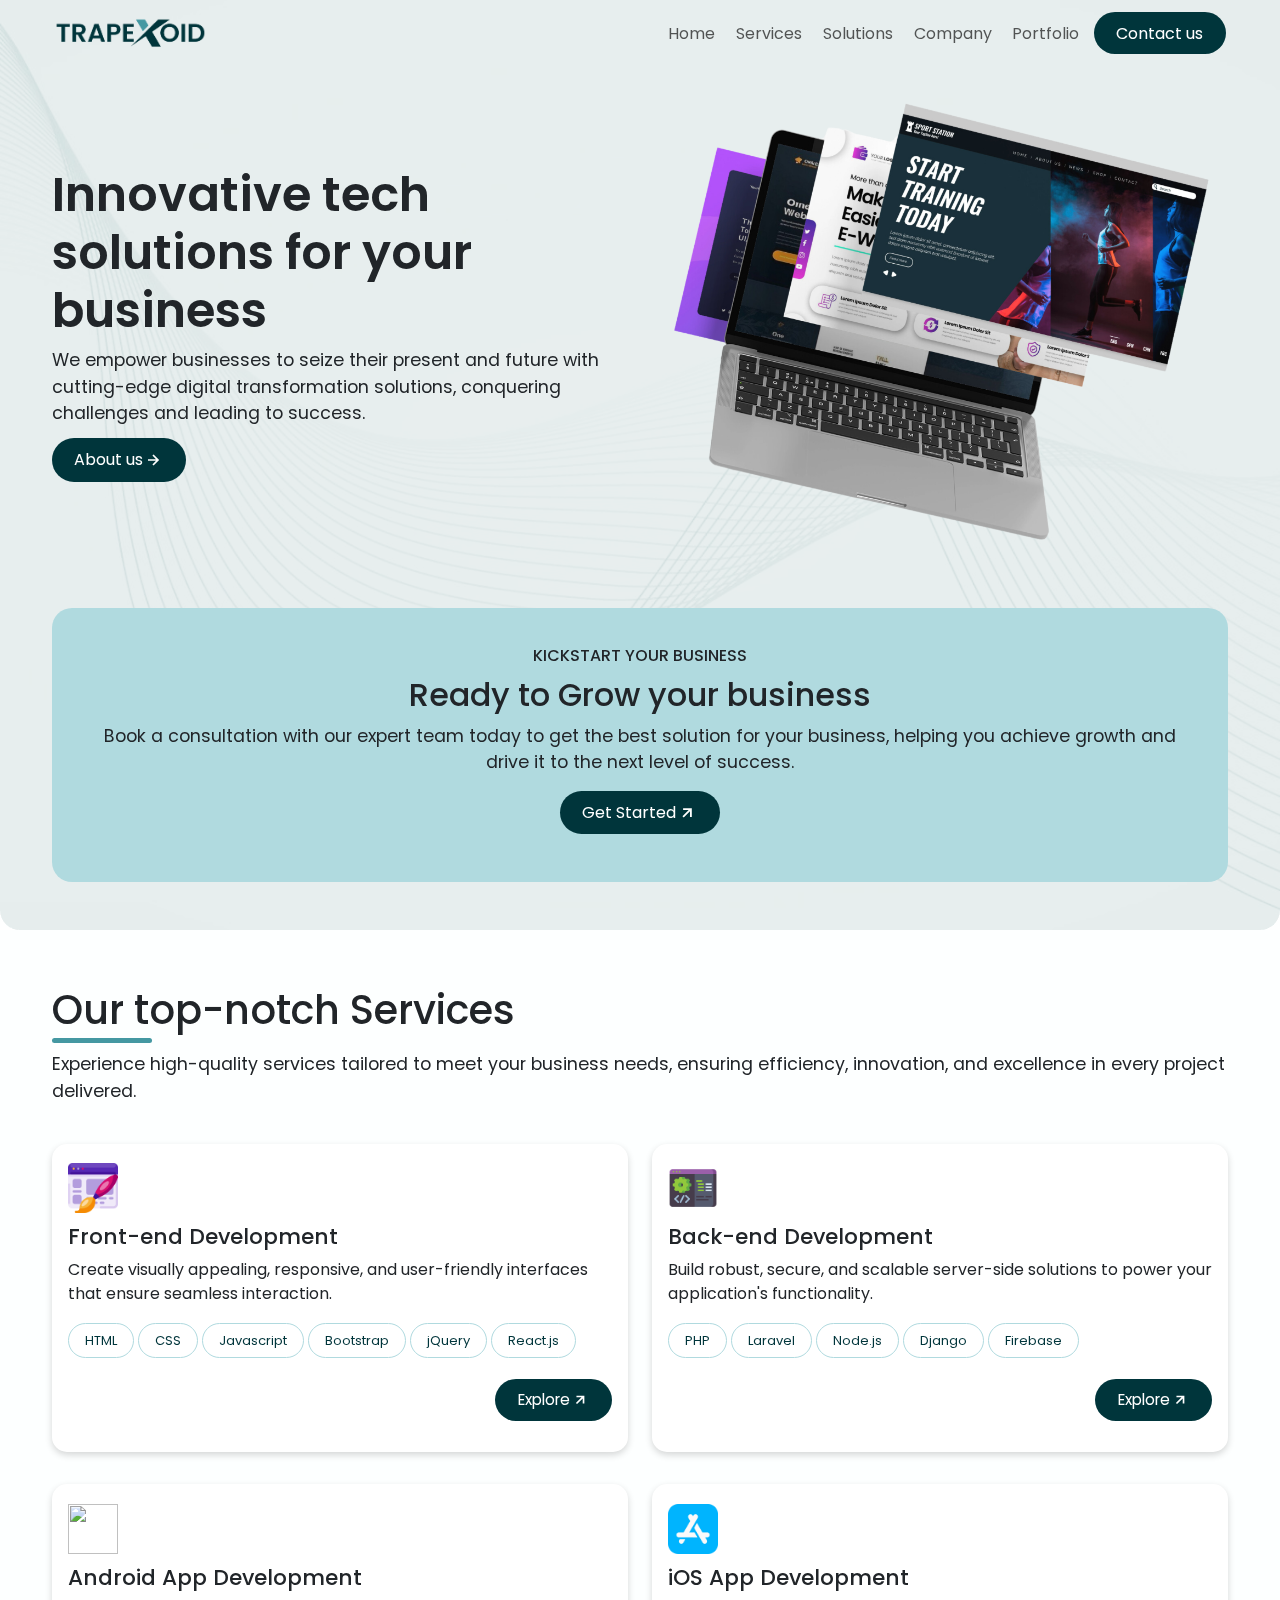
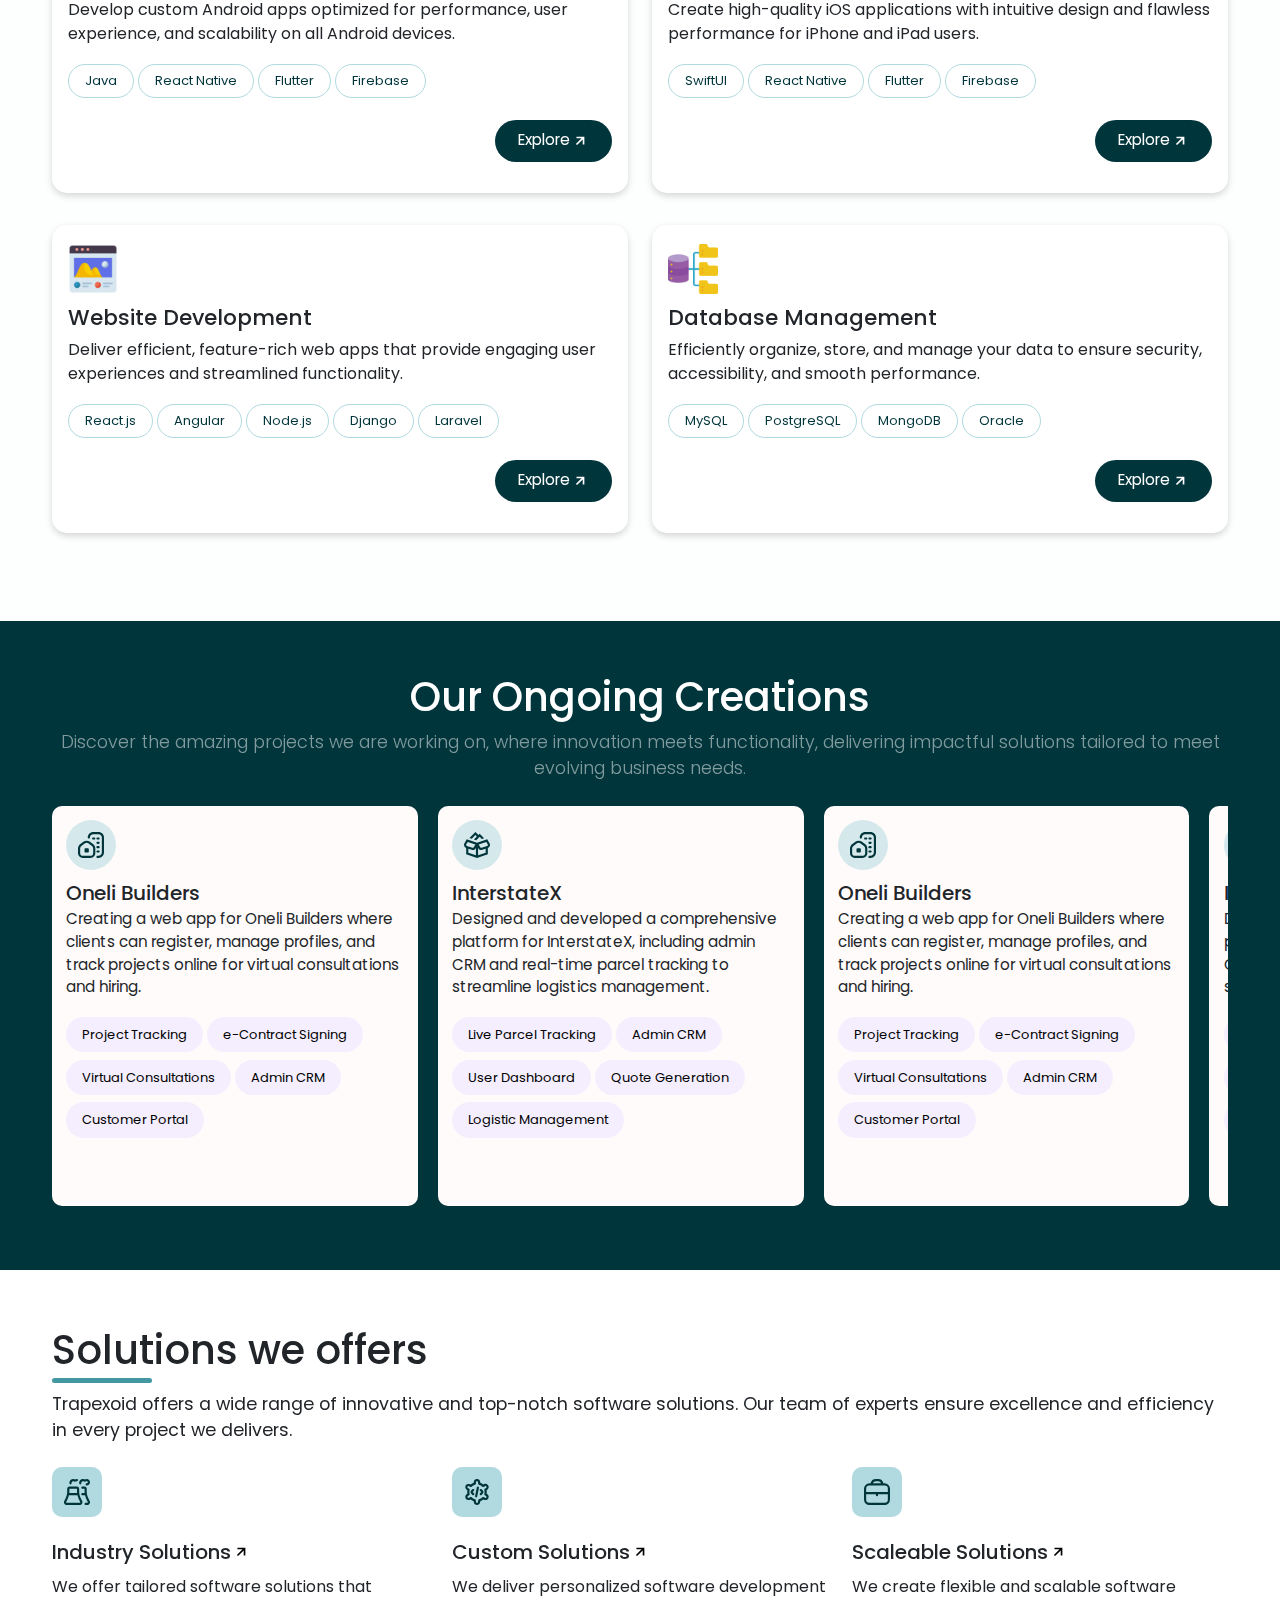
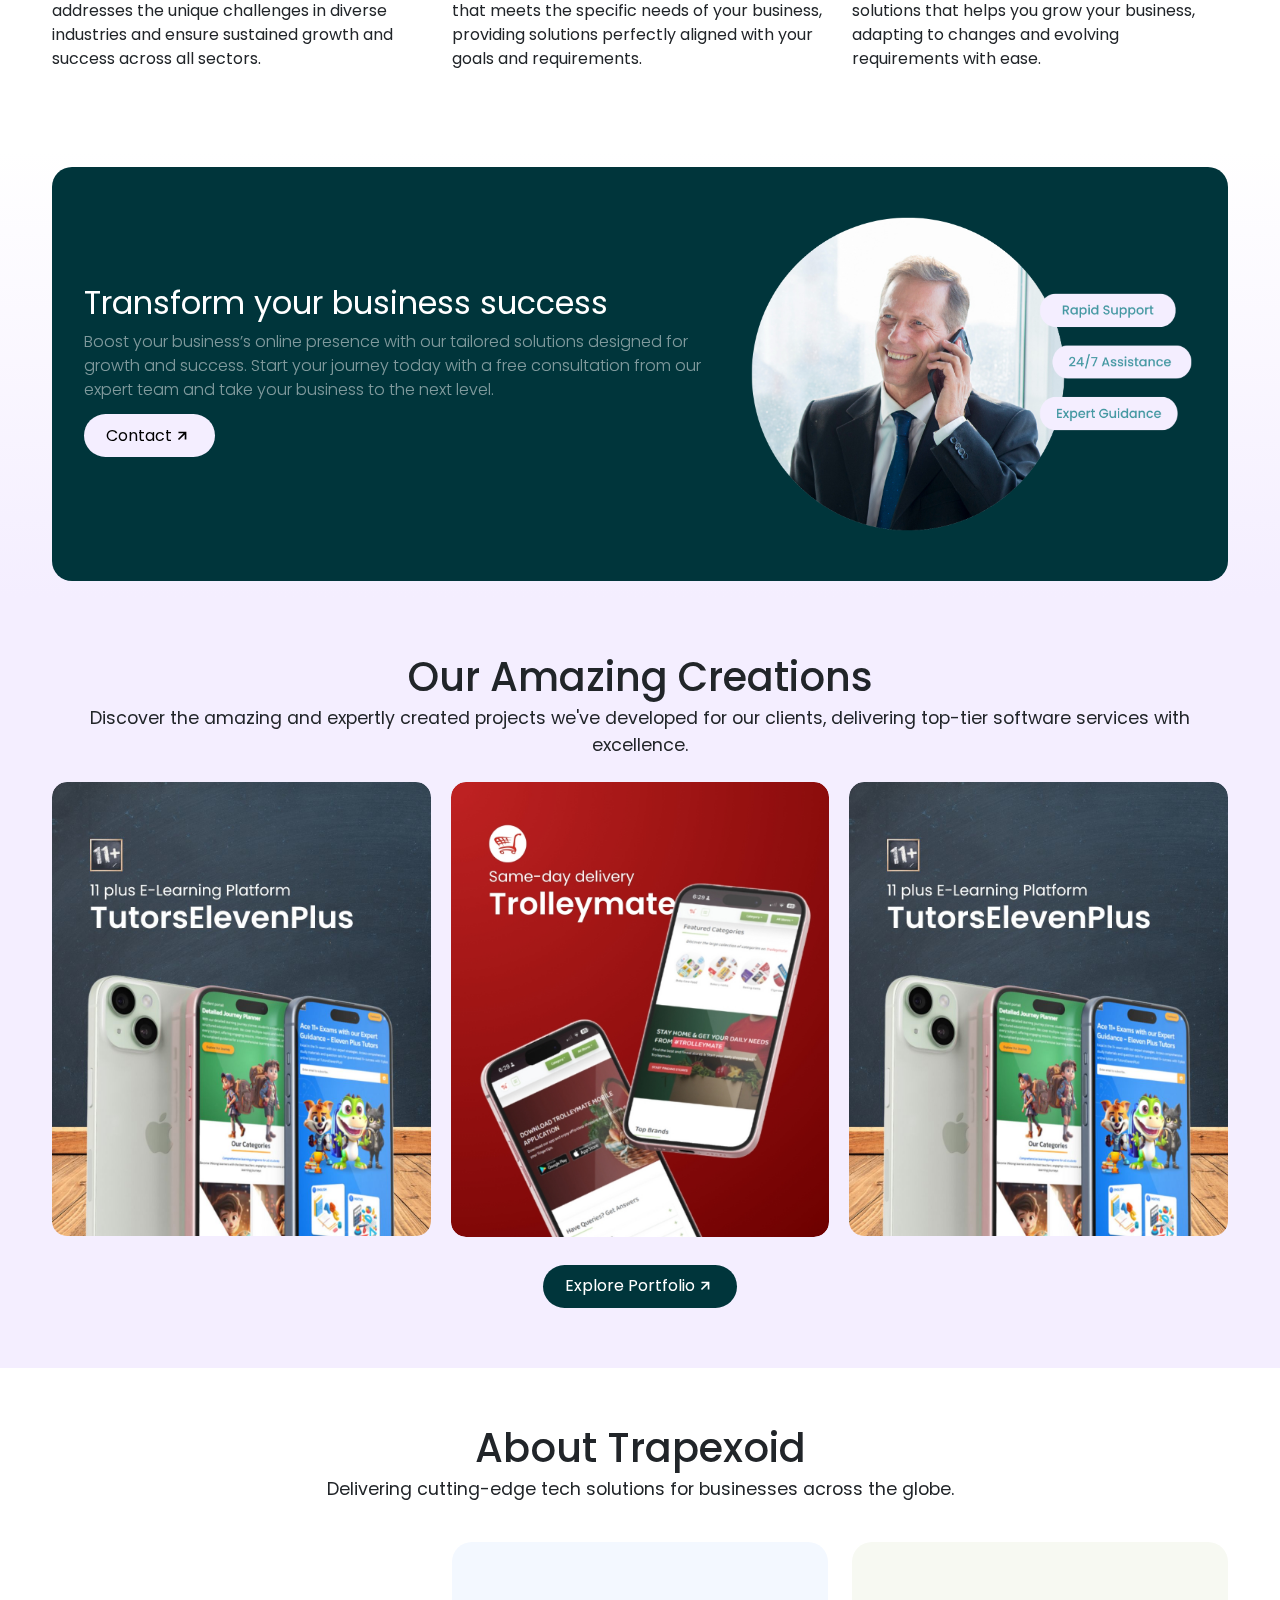
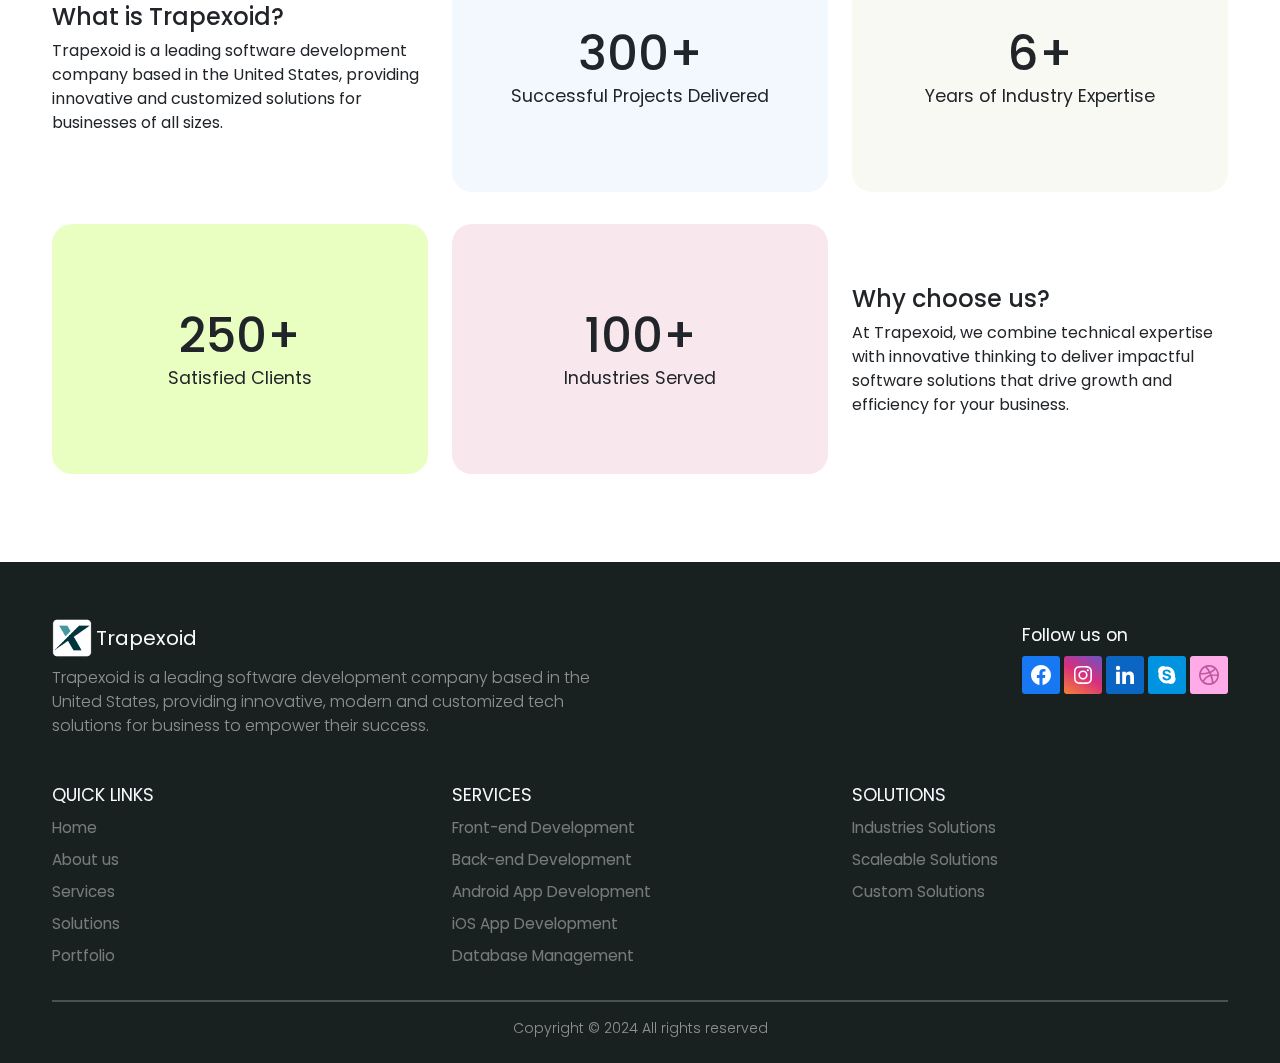
==== html/index.html @ 35016a8f "Landing page created" ====
<!doctype html>
<html lang="en">
    <head>
        <meta charset="utf-8" />
        <meta name="viewport" content="width=device-width, initial-scale=1.0">
        <title>Home</title>
        <link rel="shortcut icon" href="../assets/img/favicon.ico" type="image/x-icon">
        <link rel="stylesheet" href="../assets/css/fonts.css">
        <link rel="stylesheet" href="../assets/css/all.css">
        <link rel="stylesheet" href="../assets/css/style.css">
        <link href="https://cdn.jsdelivr.net/npm/bootstrap@5.3.3/dist/css/bootstrap.min.css" rel="stylesheet" integrity="sha384-QWTKZyjpPEjISv5WaRU9OFeRpok6YctnYmDr5pNlyT2bRjXh0JMhjY6hW+ALEwIH" crossorigin="anonymous">
        <link rel="stylesheet" href="https://cdnjs.cloudflare.com/ajax/libs/boxicons/2.1.0/css/boxicons.min.css" integrity="sha512-pVCM5+SN2+qwj36KonHToF2p1oIvoU3bsqxphdOIWMYmgr4ZqD3t5DjKvvetKhXGc/ZG5REYTT6ltKfExEei/Q==" crossorigin="anonymous" referrerpolicy="no-referrer" />
        <link rel="stylesheet" href="https://cdn.jsdelivr.net/npm/swiper@11/swiper-bundle.min.css" />

    </head>
    <style>
        .aboutCard {
            height: 250px;
            width: auto;
            border-radius: 20px;
            display: flex;
            align-items: center;
            justify-content: center;
        }
    
        .card1 {
            background: #F3F8FF;
        }
    
        .card2 {
            background: #F7F9F2;
        }
    
        .card3 {
            background: #E9FFC2;
        }
    
        .card4 {
            background: #F8E8EE;
        }

        /* footer  */
        footer {
            background: var(--footer_black);
        }

        .footer_white {
            color: #f8f9fc;
        }

        .socialLinkItem {
            height: 38px;
            width: 38px;
            border-radius: 3px;
            background: red;
            display: flex;
            align-items: center;
            justify-content: center;
            fill: #fff;
        }

        .fb_icon {
            background: var(--facebook);
        }

        .ig_icon {
            background: var(--instagram);
        }

        .ln_icon {
            background: var(--linkedin);
        }

        .skype_icon {
            background: var(--skype);
        }

        .dribble_icon {
            background: var(--dribbble);
            fill: var(--dribbble_fill);
        }

        .footer_links {
            font-size: 0.95rem;
            color: #ffffff67;
            font-weight: light;
            transition: var(--ease_transition);
            text-decoration: none;
        }

        .footer_links:hover {
            color: #f8f9fc;
        }
    </style>
    <body>

        <div id="mainWrapper">
            <nav class="navbar navbar-expand-lg" id="navbar">
                <div class="container-lg wrapper my-1">
                    <a class="navbar-brand" href="#">
                        <img src="../assets/img/Trapexoid_logo.png" width="160" alt="">
                    </a>
                    <ul class="navbar-nav ms-auto mb-2 mb-lg-0 d-lg-flex d-none align-items-center">
                        <li class="nav-item navbar_item">
                            <a class="nav-link" href="#">Home</a>
                        </li>
                        <li class="nav-item navbar_item">
                            <a class="nav-link" href="#">Services</a>
                        </li>
                        <li class="nav-item navbar_item">
                            <a class="nav-link" href="#">Solutions</a>
                        </li>
                        <li class="nav-item navbar_item">
                            <a class="nav-link" href="#">Company</a>
                        </li>
                        <li class="nav-item navbar_item">
                            <a class="nav-link" href="#">Portfolio</a>
                        </li>
                        <li class="nav-item navbar_item ms-1">
                            <a class="btn_teal rounded-pill" href="#">Contact us</a>
                        </li>
                    </ul>
                    <button class="btn_gray bg-transparent border-0 d-lg-none d-block">
                        <svg xmlns="http://www.w3.org/2000/svg" xmlns:xlink="http://www.w3.org/1999/xlink" version="1.1" x="0px" y="0px" viewBox="0 0 490.667 490.667" xml:space="preserve" width="22" height="22"><g><path d="M469.333,224h-448C9.551,224,0,233.551,0,245.333c0,11.782,9.551,21.333,21.333,21.333h448   c11.782,0,21.333-9.551,21.333-21.333C490.667,233.551,481.115,224,469.333,224z"/><path d="M21.333,117.333h448c11.782,0,21.333-9.551,21.333-21.333s-9.551-21.333-21.333-21.333h-448C9.551,74.667,0,84.218,0,96   S9.551,117.333,21.333,117.333z"/><path d="M469.333,373.333h-448C9.551,373.333,0,382.885,0,394.667C0,406.449,9.551,416,21.333,416h448   c11.782,0,21.333-9.551,21.333-21.333C490.667,382.885,481.115,373.333,469.333,373.333z"/></g></svg>
                    </button>
                </div>
            </nav>

            <header>
                <div class="container-lg wrapper z-1">
                    <div class="row align-items-center">
                        <div class="col-lg-6 col-md-6 col-12 my-2">
                            <h1 class="display-5 fw-semibold my-1">Innovative tech solutions for your business</h1>
                            <p class="my-2 fs_5">We empower businesses to seize their present and future with cutting-edge digital transformation solutions, conquering challenges and leading to success.</p>
                            <button class="btn_teal rounded-pill my-1 d-inline-flex align-items-center">
                                <span>About us</span>
                                <svg xmlns="http://www.w3.org/2000/svg" width="20" height="20" viewBox="0 0 24 24"><path d="m11.293 17.293 1.414 1.414L19.414 12l-6.707-6.707-1.414 1.414L15.586 11H6v2h9.586z"></path></svg>
                            </button>
                        </div>
                        <div class="col-lg-6 col-md-6 col-12 my-2">
                            <img src="../assets/img/header_image.png" width="100%" height="auto" alt="header development mokckup">
                        </div>
                    </div>
                    <div class="visionContainer text-center mt-5">
                        <p class="my-1 fw-medium text-uppercase">Kickstart your business</p>
                        <h2 class="my-2">Ready to Grow your business</h2>
                        <p class="my-2 fs_5">Book a consultation with our expert team today to get the best solution for your business, helping you achieve growth and drive it to the next level of success. </p>
                        <div class="my-3">
                            <button class="btn_teal rounded-pill d-inline-flex align-items-center btn_arrow_icon">Get Started <svg xmlns="http://www.w3.org/2000/svg" width="22" height="22" viewBox="0 0 24 24"><path d="m11.293 17.293 1.414 1.414L19.414 12l-6.707-6.707-1.414 1.414L15.586 11H6v2h9.586z"></path></svg></button>
                        </div>
                    </div>
                </div>
                <img src="../assets/img/home-hero-bg.jpg" alt="" class="headerBg">
            </header>

            <section id="services" class="py-5">
                <div class="container-lg wrapper">
                    <div class="my-2">
                        <h2 class="my-1 fs-1">Our top-notch Services</h2>
                        <div class="heading_line"></div>
                    </div>
                    <p class="my-2 fs_5">Experience high-quality services tailored to meet your business needs, ensuring efficiency, innovation, and excellence in every project delivered.</p>
                    <div class="row my-4">
                        <div class="col-lg-6 col-md-6 col-12 my-3">
                            <div class="service_card">
                                <img src="../assets/img/responsive_deisgn.png" width="50" height="50" alt="Front-end development icon">
                                <div class="my-2">
                                    <p class="fw-medium service_title my-0">Front-end Development</p>
                                    <p class="my-1 service_text">Create visually appealing, responsive, and user-friendly interfaces that ensure seamless interaction.</p>
                                </div>
                                <div class="d-flex align-items-center gap-1 flex-wrap my-3">
                                    <div class="stack_pill">HTML</div>
                                    <div class="stack_pill">CSS</div>
                                    <div class="stack_pill">Javascript</div>
                                    <div class="stack_pill">Bootstrap</div>
                                    <div class="stack_pill">jQuery</div>
                                    <div class="stack_pill">React.js</div>
                                </div>
                                <div class="text-end my-2">
                                    <button class="btn_teal rounded-pill btn_arrow_icon my-1 fs_6 d-inline-flex align-items-center">
                                        <span>Explore</span>
                                        <svg xmlns="http://www.w3.org/2000/svg" width="20" height="20" viewBox="0 0 24 24"><path d="m11.293 17.293 1.414 1.414L19.414 12l-6.707-6.707-1.414 1.414L15.586 11H6v2h9.586z"></path></svg>
                                    </button>
                                </div>
                            </div>
                        </div>
                        <div class="col-lg-6 col-md-6 col-12 my-3">
                            <div class="service_card">
                                <img src="../assets/img/backend.png" width="50" height="50" alt="back-end development icon">
                                <div class="my-2">
                                    <p class="fw-medium service_title my-0">Back-end Development</p>
                                    <p class="my-1 service_text">Build robust, secure, and scalable server-side solutions to power your application's functionality.</p>
                                </div>
                                <div class="d-flex align-items-center gap-1 flex-wrap my-3">
                                    <div class="stack_pill">PHP</div>
                                    <div class="stack_pill">Laravel</div>
                                    <div class="stack_pill">Node.js</div>
                                    <div class="stack_pill">Django</div>
                                    <div class="stack_pill">Firebase</div>
                                </div>
                                <div class="text-end my-2">
                                    <button class="btn_teal rounded-pill btn_arrow_icon my-1 fs_6 d-inline-flex align-items-center">
                                        <span>Explore</span>
                                        <svg xmlns="http://www.w3.org/2000/svg" width="20" height="20" viewBox="0 0 24 24"><path d="m11.293 17.293 1.414 1.414L19.414 12l-6.707-6.707-1.414 1.414L15.586 11H6v2h9.586z"></path></svg>
                                    </button>
                                </div>
                            </div>
                        </div>
                        <div class="col-lg-6 col-md-6 col-12 my-3">
                            <div class="service_card">
                                <img src="https://cdn-icons-png.flaticon.com/128/226/226770.png" width="50" height="50" alt="">
                                <div class="my-2">
                                    <p class="fw-medium service_title my-0">Android App Development</p>
                                    <p class="my-1 service_text">Develop custom Android apps optimized for performance, user experience, and scalability on all Android devices.</p>
                                </div>
                                <div class="d-flex align-items-center gap-1 flex-wrap my-3">
                                    <div class="stack_pill">Java</div>
                                    <div class="stack_pill">React Native</div>
                                    <div class="stack_pill">Flutter</div>
                                    <div class="stack_pill">Firebase</div>
                                </div>
                                <div class="text-end my-2">
                                    <button class="btn_teal rounded-pill btn_arrow_icon my-1 fs_6 d-inline-flex align-items-center">
                                        <span>Explore</span>
                                        <svg xmlns="http://www.w3.org/2000/svg" width="20" height="20" viewBox="0 0 24 24"><path d="m11.293 17.293 1.414 1.414L19.414 12l-6.707-6.707-1.414 1.414L15.586 11H6v2h9.586z"></path></svg>
                                    </button>
                                </div>
                            </div>
                        </div>
                        <div class="col-lg-6 col-md-6 col-12 my-3">
                            <div class="service_card">
                                <img src="../assets/img/app-store.png" width="50" height="50" alt="">
                                <div class="my-2">
                                    <p class="fw-medium service_title my-0">iOS App Development</p>
                                    <p class="my-1 service_text">Create high-quality iOS applications with intuitive design and flawless performance for iPhone and iPad users.</p>
                                </div>
                                <div class="d-flex align-items-center gap-1 flex-wrap my-3">
                                    <div class="stack_pill">SwiftUI</div>
                                    <div class="stack_pill">React Native</div>
                                    <div class="stack_pill">Flutter</div>
                                    <div class="stack_pill">Firebase</div>
                                </div>
                                <div class="text-end my-2">
                                    <button class="btn_teal rounded-pill btn_arrow_icon my-1 fs_6 d-inline-flex align-items-center">
                                        <span>Explore</span>
                                        <svg xmlns="http://www.w3.org/2000/svg" width="20" height="20" viewBox="0 0 24 24"><path d="m11.293 17.293 1.414 1.414L19.414 12l-6.707-6.707-1.414 1.414L15.586 11H6v2h9.586z"></path></svg>
                                    </button>
                                </div>
                            </div>
                        </div>
                        <div class="col-lg-6 col-md-6 col-12 my-3">
                            <div class="service_card">
                                <img src="../assets/img/landing-page.png" width="50" height="50" alt="Front-end development icon">
                                <div class="my-2">
                                    <p class="fw-medium service_title my-0">Website Development</p>
                                    <p class="my-1 service_text">Deliver efficient, feature-rich web apps that provide engaging user experiences and streamlined functionality.</p>
                                </div>
                                <div class="d-flex align-items-center gap-1 flex-wrap my-3">
                                    <div class="stack_pill">React.js</div>
                                    <div class="stack_pill">Angular</div>
                                    <div class="stack_pill">Node.js</div>
                                    <div class="stack_pill">Django</div>
                                    <div class="stack_pill">Laravel</div>
                                </div>
                                <div class="text-end my-2">
                                    <button class="btn_teal rounded-pill btn_arrow_icon my-1 fs_6 d-inline-flex align-items-center">
                                        <span>Explore</span>
                                        <svg xmlns="http://www.w3.org/2000/svg" width="20" height="20" viewBox="0 0 24 24"><path d="m11.293 17.293 1.414 1.414L19.414 12l-6.707-6.707-1.414 1.414L15.586 11H6v2h9.586z"></path></svg>
                                    </button>
                                </div>
                            </div>
                        </div>
                        <div class="col-lg-6 col-md-6 col-12 my-3">
                            <div class="service_card">
                                <img src="../assets/img/database.png" width="50" height="50" alt="Front-end development icon">
                                <div class="my-2">
                                    <p class="fw-medium service_title my-0">Database Management</p>
                                    <p class="my-1 service_text">Efficiently organize, store, and manage your data to ensure security, accessibility, and smooth performance.</p>
                                </div>
                                <div class="d-flex align-items-center gap-1 flex-wrap my-3">
                                    <div class="stack_pill">MySQL</div>
                                    <div class="stack_pill">PostgreSQL</div>
                                    <div class="stack_pill">MongoDB</div>
                                    <div class="stack_pill">Oracle</div>
                                </div>
                                <div class="text-end my-2">
                                    <button class="btn_teal rounded-pill btn_arrow_icon my-1 fs_6 d-inline-flex align-items-center">
                                        <span>Explore</span>
                                        <svg xmlns="http://www.w3.org/2000/svg" width="20" height="20" viewBox="0 0 24 24"><path d="m11.293 17.293 1.414 1.414L19.414 12l-6.707-6.707-1.414 1.414L15.586 11H6v2h9.586z"></path></svg>
                                    </button>
                                </div>
                            </div>
                        </div>
                    </div>
                </div>
            </section>

            <section id="ongoing_projects" class="py-5">
                <div class="container-lg wrapper">
                    <div class="text-center">
                        <h2 class="my-1 fs-1 text-white">Our Ongoing Creations</h2>
                        <p class="my-2 fs_5 text-white-50 fw-light">Discover the amazing projects we are working on, where innovation meets functionality, delivering impactful solutions tailored to meet evolving business needs.</p>
                        <div class="swiper ongoingProjectsSlides py-3">
                            <div class="swiper-wrapper">
                                <div class="swiper-slide">
                                    <div class="ongoing_project_card">
                                        <div class="projectTypeIcon">
                                            <svg xmlns="http://www.w3.org/2000/svg" id="Layer_1" data-name="Layer 1" viewBox="0 0 24 24" width="26" height="26"><path d="M19,15h-1c-.553,0-1-.447-1-1s.447-1,1-1h1c.553,0,1,.447,1,1s-.447,1-1,1Zm1,3c0-.553-.447-1-1-1h-1c-.553,0-1,.447-1,1s.447,1,1,1h1c.553,0,1-.447,1-1Zm-4-12c0-.553-.447-1-1-1h-1c-.553,0-1,.447-1,1s.447,1,1,1h1c.553,0,1-.447,1-1Zm4,0c0-.553-.447-1-1-1h-1c-.553,0-1,.447-1,1s.447,1,1,1h1c.553,0,1-.447,1-1Zm0,4c0-.553-.447-1-1-1h-1c-.553,0-1,.447-1,1s.447,1,1,1h1c.553,0,1-.447,1-1Zm4,9V5c0-2.757-2.243-5-5-5h-5c-2.757,0-5,2.243-5,5,0,.553,.447,1,1,1s1-.447,1-1c0-1.654,1.346-3,3-3h5c1.654,0,3,1.346,3,3v14c0,1.654-1.346,3-3,3h-1c-.553,0-1,.447-1,1s.447,1,1,1h1c2.757,0,5-2.243,5-5Zm-8,.5v-4.152c0-1.548-.699-2.982-1.919-3.938l-3-2.349c-1.814-1.418-4.348-1.419-6.162,0l-3,2.348c-1.22,.955-1.919,2.39-1.919,3.938v4.152c0,2.481,2.019,4.5,4.5,4.5h7c2.481,0,4.5-2.019,4.5-4.5Zm-6.151-8.863l3,2.348c.731,.573,1.151,1.435,1.151,2.363v4.152c0,1.379-1.121,2.5-2.5,2.5H4.5c-1.379,0-2.5-1.121-2.5-2.5v-4.152c0-.929,.42-1.79,1.151-2.363l3-2.347c.544-.426,1.196-.639,1.849-.639s1.305,.213,1.849,.638Zm.151,7.363v-2c0-.552-.448-1-1-1h-2c-.552,0-1,.448-1,1v2c0,.552,.448,1,1,1h2c.552,0,1-.448,1-1Z"/></svg>
                                        </div>
                                        <div class="my-2">
                                            <p class="fs-5 fw-medium my-0">Oneli Builders</p>
                                            <p class="my-0 fs_6">Creating a web app for Oneli Builders where clients can register, manage profiles, and track projects online for virtual consultations and hiring.</p>
                                        </div>
                                        <div class="d-flex align-items-center gap-1 my-3 flex-wrap">
                                            <div class="platformFeatures">Project Tracking</div>
                                            <div class="platformFeatures">e-Contract Signing</div>
                                            <div class="platformFeatures">Virtual Consultations</div>
                                            <div class="platformFeatures">Admin CRM</div>
                                            <div class="platformFeatures">Customer Portal</div>
                                        </div>
                                    </div>
                                </div>
                                <div class="swiper-slide">
                                    <div class="ongoing_project_card">
                                        <div class="projectTypeIcon">
                                            <svg xmlns="http://www.w3.org/2000/svg" id="Layer_1" data-name="Layer 1" viewBox="0 0 24 24" width="26" height="26"><path xmlns="http://www.w3.org/2000/svg" d="M23.577,10.352l-2.133-3.554-9.444,3.148L2.556,6.798,.442,10.319c-.475,.791-.563,1.741-.243,2.606,.31,.839,.963,1.488,1.801,1.793v5.934l10,3.333,10-3.333v-5.933c.846-.296,1.507-.946,1.818-1.788,.316-.856,.229-1.797-.241-2.58Zm-21.42,.997l1.287-2.146,7.057,2.353-1.533,2.555c-.243,.406-.729,.583-1.174,.435l-5.081-1.693c-.297-.1-.529-.325-.638-.618-.109-.294-.079-.616,.082-.884Zm1.843,4.038l3.161,1.054c.317,.106,.642,.157,.96,.157,1.029,0,2.005-.531,2.562-1.459l.317-.529v6.936l-7-2.334v-3.825Zm9,6.159v-6.936l.317,.529c.557,.928,1.533,1.459,2.562,1.459,.318,0,.642-.051,.96-.157l3.161-1.053v3.825l-7,2.334Zm8.942-9.307c-.105,.285-.331,.504-.619,.601l-5.117,1.705c-.45,.147-.931-.028-1.174-.435l-1.533-2.555,7.057-2.353,1.307,2.179c.156,.26,.186,.572,.08,.857ZM7.163,6.226l-2.121-.707L10.525,.036l2.749,2.749,1.199-1.199,4.071,4.071-2.121,.707-1.95-1.95-3.187,3.187-2.121-.707,2.694-2.694-1.335-1.335-3.362,3.362Z"/></svg>
                                        </div>
                                        <div class="my-2">
                                            <p class="fs-5 fw-medium my-0">InterstateX</p>
                                            <p class="my-0 fs_6">Designed and developed a comprehensive platform for InterstateX, including admin CRM and real-time parcel tracking to streamline logistics management.</p>
                                        </div>
                                        <div class="d-flex align-items-center gap-1 my-3 flex-wrap">
                                            <div class="platformFeatures">Live Parcel Tracking</div>
                                            <div class="platformFeatures">Admin CRM</div>
                                            <div class="platformFeatures">User Dashboard</div>
                                            <div class="platformFeatures">Quote Generation</div>
                                            <div class="platformFeatures">Logistic Management</div>
                                        </div>
                                    </div>
                                </div>
                                <div class="swiper-slide">
                                    <div class="ongoing_project_card">
                                        <div class="projectTypeIcon">
                                            <svg xmlns="http://www.w3.org/2000/svg" id="Layer_1" data-name="Layer 1" viewBox="0 0 24 24" width="26" height="26"><path d="M19,15h-1c-.553,0-1-.447-1-1s.447-1,1-1h1c.553,0,1,.447,1,1s-.447,1-1,1Zm1,3c0-.553-.447-1-1-1h-1c-.553,0-1,.447-1,1s.447,1,1,1h1c.553,0,1-.447,1-1Zm-4-12c0-.553-.447-1-1-1h-1c-.553,0-1,.447-1,1s.447,1,1,1h1c.553,0,1-.447,1-1Zm4,0c0-.553-.447-1-1-1h-1c-.553,0-1,.447-1,1s.447,1,1,1h1c.553,0,1-.447,1-1Zm0,4c0-.553-.447-1-1-1h-1c-.553,0-1,.447-1,1s.447,1,1,1h1c.553,0,1-.447,1-1Zm4,9V5c0-2.757-2.243-5-5-5h-5c-2.757,0-5,2.243-5,5,0,.553,.447,1,1,1s1-.447,1-1c0-1.654,1.346-3,3-3h5c1.654,0,3,1.346,3,3v14c0,1.654-1.346,3-3,3h-1c-.553,0-1,.447-1,1s.447,1,1,1h1c2.757,0,5-2.243,5-5Zm-8,.5v-4.152c0-1.548-.699-2.982-1.919-3.938l-3-2.349c-1.814-1.418-4.348-1.419-6.162,0l-3,2.348c-1.22,.955-1.919,2.39-1.919,3.938v4.152c0,2.481,2.019,4.5,4.5,4.5h7c2.481,0,4.5-2.019,4.5-4.5Zm-6.151-8.863l3,2.348c.731,.573,1.151,1.435,1.151,2.363v4.152c0,1.379-1.121,2.5-2.5,2.5H4.5c-1.379,0-2.5-1.121-2.5-2.5v-4.152c0-.929,.42-1.79,1.151-2.363l3-2.347c.544-.426,1.196-.639,1.849-.639s1.305,.213,1.849,.638Zm.151,7.363v-2c0-.552-.448-1-1-1h-2c-.552,0-1,.448-1,1v2c0,.552,.448,1,1,1h2c.552,0,1-.448,1-1Z"/></svg>
                                        </div>
                                        <div class="my-2">
                                            <p class="fs-5 fw-medium my-0">Oneli Builders</p>
                                            <p class="my-0 fs_6">Creating a web app for Oneli Builders where clients can register, manage profiles, and track projects online for virtual consultations and hiring.</p>
                                        </div>
                                        <div class="d-flex align-items-center gap-1 my-3 flex-wrap">
                                            <div class="platformFeatures">Project Tracking</div>
                                            <div class="platformFeatures">e-Contract Signing</div>
                                            <div class="platformFeatures">Virtual Consultations</div>
                                            <div class="platformFeatures">Admin CRM</div>
                                            <div class="platformFeatures">Customer Portal</div>
                                        </div>
                                    </div>
                                </div>
                                <div class="swiper-slide">
                                    <div class="ongoing_project_card">
                                        <div class="projectTypeIcon">
                                            <svg xmlns="http://www.w3.org/2000/svg" id="Layer_1" data-name="Layer 1" viewBox="0 0 24 24" width="26" height="26"><path xmlns="http://www.w3.org/2000/svg" d="M23.577,10.352l-2.133-3.554-9.444,3.148L2.556,6.798,.442,10.319c-.475,.791-.563,1.741-.243,2.606,.31,.839,.963,1.488,1.801,1.793v5.934l10,3.333,10-3.333v-5.933c.846-.296,1.507-.946,1.818-1.788,.316-.856,.229-1.797-.241-2.58Zm-21.42,.997l1.287-2.146,7.057,2.353-1.533,2.555c-.243,.406-.729,.583-1.174,.435l-5.081-1.693c-.297-.1-.529-.325-.638-.618-.109-.294-.079-.616,.082-.884Zm1.843,4.038l3.161,1.054c.317,.106,.642,.157,.96,.157,1.029,0,2.005-.531,2.562-1.459l.317-.529v6.936l-7-2.334v-3.825Zm9,6.159v-6.936l.317,.529c.557,.928,1.533,1.459,2.562,1.459,.318,0,.642-.051,.96-.157l3.161-1.053v3.825l-7,2.334Zm8.942-9.307c-.105,.285-.331,.504-.619,.601l-5.117,1.705c-.45,.147-.931-.028-1.174-.435l-1.533-2.555,7.057-2.353,1.307,2.179c.156,.26,.186,.572,.08,.857ZM7.163,6.226l-2.121-.707L10.525,.036l2.749,2.749,1.199-1.199,4.071,4.071-2.121,.707-1.95-1.95-3.187,3.187-2.121-.707,2.694-2.694-1.335-1.335-3.362,3.362Z"/></svg>
                                        </div>
                                        <div class="my-2">
                                            <p class="fs-5 fw-medium my-0">InterstateX</p>
                                            <p class="my-0 fs_6">Designed and developed a comprehensive platform for InterstateX, including admin CRM and real-time parcel tracking to streamline logistics management.</p>
                                        </div>
                                        <div class="d-flex align-items-center gap-1 my-3 flex-wrap">
                                            <div class="platformFeatures">Live Parcel Tracking</div>
                                            <div class="platformFeatures">Admin CRM</div>
                                            <div class="platformFeatures">User Dashboard</div>
                                            <div class="platformFeatures">Quote Generation</div>
                                            <div class="platformFeatures">Logistic Management</div>
                                        </div>
                                    </div>
                                </div>
                                <div class="swiper-slide">
                                    <div class="ongoing_project_card">
                                        <div class="projectTypeIcon">
                                            <svg xmlns="http://www.w3.org/2000/svg" id="Layer_1" data-name="Layer 1" viewBox="0 0 24 24" width="26" height="26"><path d="M19,15h-1c-.553,0-1-.447-1-1s.447-1,1-1h1c.553,0,1,.447,1,1s-.447,1-1,1Zm1,3c0-.553-.447-1-1-1h-1c-.553,0-1,.447-1,1s.447,1,1,1h1c.553,0,1-.447,1-1Zm-4-12c0-.553-.447-1-1-1h-1c-.553,0-1,.447-1,1s.447,1,1,1h1c.553,0,1-.447,1-1Zm4,0c0-.553-.447-1-1-1h-1c-.553,0-1,.447-1,1s.447,1,1,1h1c.553,0,1-.447,1-1Zm0,4c0-.553-.447-1-1-1h-1c-.553,0-1,.447-1,1s.447,1,1,1h1c.553,0,1-.447,1-1Zm4,9V5c0-2.757-2.243-5-5-5h-5c-2.757,0-5,2.243-5,5,0,.553,.447,1,1,1s1-.447,1-1c0-1.654,1.346-3,3-3h5c1.654,0,3,1.346,3,3v14c0,1.654-1.346,3-3,3h-1c-.553,0-1,.447-1,1s.447,1,1,1h1c2.757,0,5-2.243,5-5Zm-8,.5v-4.152c0-1.548-.699-2.982-1.919-3.938l-3-2.349c-1.814-1.418-4.348-1.419-6.162,0l-3,2.348c-1.22,.955-1.919,2.39-1.919,3.938v4.152c0,2.481,2.019,4.5,4.5,4.5h7c2.481,0,4.5-2.019,4.5-4.5Zm-6.151-8.863l3,2.348c.731,.573,1.151,1.435,1.151,2.363v4.152c0,1.379-1.121,2.5-2.5,2.5H4.5c-1.379,0-2.5-1.121-2.5-2.5v-4.152c0-.929,.42-1.79,1.151-2.363l3-2.347c.544-.426,1.196-.639,1.849-.639s1.305,.213,1.849,.638Zm.151,7.363v-2c0-.552-.448-1-1-1h-2c-.552,0-1,.448-1,1v2c0,.552,.448,1,1,1h2c.552,0,1-.448,1-1Z"/></svg>
                                        </div>
                                        <div class="my-2">
                                            <p class="fs-5 fw-medium my-0">Oneli Builders</p>
                                            <p class="my-0 fs_6">Creating a web app for Oneli Builders where clients can register, manage profiles, and track projects online for virtual consultations and hiring.</p>
                                        </div>
                                        <div class="d-flex align-items-center gap-1 my-3 flex-wrap">
                                            <div class="platformFeatures">Project Tracking</div>
                                            <div class="platformFeatures">e-Contract Signing</div>
                                            <div class="platformFeatures">Virtual Consultations</div>
                                            <div class="platformFeatures">Admin CRM</div>
                                            <div class="platformFeatures">Customer Portal</div>
                                        </div>
                                    </div>
                                </div>
                            </div>
                        </div>
                    </div>
                </div>
            </section>

            <section id="solutions" class="py-5">
                <div class="container-lg wrapper">
                    <div class="my-2">
                        <h2 class="my-1 fs-1">Solutions we offers</h2>
                        <div class="heading_line"></div>
                    </div>
                    <p class="my-2 fs_5">Trapexoid offers a wide range of innovative and top-notch software solutions. Our team of experts ensure excellence and efficiency in every project we delivers.</p>
                    <div class="row">
                        <div class="col-lg-4 col-md-4 col-sm-6 col-12 my-3">
                            <div class="solutionsCard">
                                <div class="solutionsIcon">
                                    <svg xmlns="http://www.w3.org/2000/svg" viewBox="0 0 24 24" width="26" height="26">
                                        <path d="m14,4v-.5c0-1.93,1.57-3.5,3.5-3.5.556,0,1.095.133,1.585.387.467-.177,1.176-.387,1.915-.387,1.654,0,3,1.346,3,3s-1.346,3-3,3c-.553,0-1-.447-1-1s.447-1,1-1,1-.448,1-1-.448-1-1-1c-.612,0-1.324.291-1.547.403-.343.173-.753.136-1.057-.095-.187-.141-.493-.309-.896-.309-.827,0-1.5.673-1.5,1.5v.5c0,.553-.447,1-1,1s-1-.447-1-1Zm-8,1c.552,0,1-.447,1-1v-.5c0-.827.673-1.5,1.5-1.5.404,0,.71.168.896.309.305.23.717.268,1.057.095.223-.112.936-.403,1.547-.403.552,0,1-.447,1-1s-.448-1-1-1c-.739,0-1.448.21-1.915.387-.491-.254-1.029-.387-1.585-.387-1.93,0-3.5,1.57-3.5,3.5v.5c0,.553.448,1,1,1Zm10.746,15.255c.403.809.361,1.75-.114,2.518-.475.769-1.298,1.228-2.201,1.228H2.548c-.904,0-1.727-.459-2.202-1.228-.475-.769-.517-1.71-.113-2.518l1.162-2.324c1.036-2.071,1.583-4.392,1.583-6.708v-2.223c0-1.103.897-2,2-2h7.021c1.103,0,2,.897,2,2v2.223c0,2.317.548,4.637,1.584,6.708l1.162,2.324ZM4.979,11.223c0,.594-.036,1.187-.099,1.777h7.219c-.063-.591-.099-1.184-.099-1.777v-2.223h-7.021v2.223Zm9.978,9.927l-1.162-2.324c-.607-1.213-1.062-2.501-1.364-3.825h-7.882c-.302,1.324-.757,2.612-1.364,3.825l-1.162,2.324c-.132.265-.026.488.025.571.052.084.205.279.5.279h11.882c.296,0,.448-.195.5-.279.052-.083.158-.307.026-.571Zm7.605-3.219c-1.035-2.072-1.583-4.392-1.583-6.708v-2.223c0-1.103-.897-2-2-2h-2.021c-.553,0-1,.447-1,1s.447,1,1,1h2.021v2.223c0,.593.036,1.187.099,1.777h-2.078c-.553,0-1,.447-1,1s.447,1,1,1h2.41c.302,1.324.757,2.612,1.363,3.825l1.162,2.324c.133.265.026.488-.025.572-.052.083-.204.278-.5.278h-1.41c-.553,0-1,.447-1,1s.447,1,1,1h1.41c.903,0,1.727-.459,2.202-1.228.475-.769.517-1.71.112-2.518l-1.162-2.324Z"/>
                                    </svg>
                                </div>
                                <div class="my-3">
                                    <a href="#" class="text-dark text-decoration-none align-items-center btn_arrow_icon d-inline-flex fs-5 fw-medium justify-content-between my-1">
                                        <span>Industry Solutions</span>
                                        <svg xmlns="http://www.w3.org/2000/svg" width="20" height="20" viewBox="0 0 24 24"><path d="m11.293 17.293 1.414 1.414L19.414 12l-6.707-6.707-1.414 1.414L15.586 11H6v2h9.586z"></path></svg>
                                    </a>
                                    <p class="my-1">We offer tailored software solutions that addresses the unique challenges in diverse industries and ensure sustained growth and success across all sectors.</p>
                                    <!-- <div class="my-2">
                                        <div class="d-flex align-items-center gap-1 my-1">
                                            <svg xmlns="http://www.w3.org/2000/svg" fill="#000000cc" width="22" height="22" viewBox="0 0 24 24"><path d="M10.707 17.707 16.414 12l-5.707-5.707-1.414 1.414L13.586 12l-4.293 4.293z"></path></svg>
                                            <span class="text-dark-emphasis">Healthcare</span>
                                        </div>
                                        <div class="d-flex align-items-center gap-1 my-1">
                                            <svg xmlns="http://www.w3.org/2000/svg" fill="#000000cc" width="22" height="22" viewBox="0 0 24 24"><path d="M10.707 17.707 16.414 12l-5.707-5.707-1.414 1.414L13.586 12l-4.293 4.293z"></path></svg>
                                            <span class="text-dark-emphasis">Education</span>
                                        </div>
                                        <div class="d-flex align-items-center gap-1 my-1">
                                            <svg xmlns="http://www.w3.org/2000/svg" fill="#000000cc" width="22" height="22" viewBox="0 0 24 24"><path d="M10.707 17.707 16.414 12l-5.707-5.707-1.414 1.414L13.586 12l-4.293 4.293z"></path></svg>
                                            <span class="text-dark-emphasis">Entertainment</span>
                                        </div>
                                        <div class="d-flex align-items-center gap-1 my-1">
                                            <svg xmlns="http://www.w3.org/2000/svg" fill="#000000cc" width="22" height="22" viewBox="0 0 24 24"><path d="M10.707 17.707 16.414 12l-5.707-5.707-1.414 1.414L13.586 12l-4.293 4.293z"></path></svg>
                                            <span class="text-dark-emphasis">Logistics</span>
                                        </div>
                                        <div class="d-flex align-items-center gap-1 my-1">
                                            <svg xmlns="http://www.w3.org/2000/svg" fill="#000000cc" width="22" height="22" viewBox="0 0 24 24"><path d="M10.707 17.707 16.414 12l-5.707-5.707-1.414 1.414L13.586 12l-4.293 4.293z"></path></svg>
                                            <span class="text-dark-emphasis">Finance</span>
                                        </div>
                                    </div> -->
                                </div>
                            </div>
                        </div>
                        <div class="col-lg-4 col-md-4 col-sm-6 col-12 my-3">
                            <div class="solutionsCard">
                                <div class="solutionsIcon">
                                    <svg xmlns="http://www.w3.org/2000/svg" viewBox="0 0 24 24" width="26" height="26">
                                        <path xmlns="http://www.w3.org/2000/svg" d="M21.3,13.88l-.45-.26c.1-.54,.15-1.09,.15-1.63s-.05-1.08-.15-1.63l.45-.26c1.43-.82,1.93-2.66,1.11-4.1-.4-.69-1.05-1.19-1.82-1.4-.77-.21-1.58-.1-2.28,.3l-.45,.26c-.84-.72-1.81-1.28-2.86-1.65v-.52c0-1.65-1.35-3-3-3s-3,1.35-3,3v.52c-1.05,.37-2.02,.93-2.86,1.65l-.45-.26c-.69-.4-1.5-.5-2.28-.3-.77,.21-1.42,.71-1.82,1.4-.82,1.43-.33,3.27,1.1,4.1l.45,.26c-.1,.54-.15,1.09-.15,1.63s.05,1.08,.15,1.63l-.45,.26c-1.43,.82-1.93,2.66-1.11,4.1,.4,.69,1.05,1.19,1.82,1.4,.77,.21,1.58,.1,2.28-.3l.45-.26c.84,.72,1.81,1.28,2.86,1.65v.52c0,1.65,1.35,3,3,3s3-1.35,3-3v-.52c1.05-.37,2.02-.93,2.86-1.65l.45,.26c.69,.4,1.5,.51,2.28,.3,.77-.21,1.42-.71,1.82-1.4,.82-1.43,.33-3.27-1.1-4.1Zm-2.56-3.74c.17,.62,.26,1.25,.26,1.86s-.09,1.23-.26,1.86c-.12,.44,.07,.9,.47,1.13l1.09,.63c.48,.28,.64,.89,.37,1.37-.13,.23-.35,.4-.61,.47-.26,.07-.53,.04-.76-.1l-1.09-.63c-.4-.23-.89-.16-1.21,.17-.89,.91-2.01,1.56-3.25,1.88-.44,.11-.75,.51-.75,.97v1.26c0,.55-.45,1-1,1s-1-.45-1-1v-1.26c0-.46-.31-.85-.75-.97-1.24-.32-2.36-.97-3.25-1.88-.19-.2-.45-.3-.72-.3-.17,0-.34,.04-.5,.13l-1.09,.63c-.23,.13-.5,.17-.76,.1-.26-.07-.47-.24-.61-.47-.27-.48-.11-1.09,.37-1.37l1.09-.63c.4-.23,.59-.69,.47-1.13-.17-.62-.26-1.25-.26-1.86s.09-1.23,.26-1.86c.12-.44-.07-.9-.47-1.13l-1.09-.63c-.48-.28-.64-.89-.37-1.37,.13-.23,.35-.4,.61-.47,.26-.07,.53-.03,.76,.1l1.09,.63c.4,.23,.89,.16,1.21-.17,.89-.91,2.01-1.56,3.25-1.88,.44-.11,.75-.51,.75-.97v-1.26c0-.55,.45-1,1-1s1,.45,1,1v1.26c0,.46,.31,.85,.75,.97,1.24,.32,2.36,.97,3.25,1.88,.32,.33,.82,.4,1.21,.17l1.09-.63c.23-.13,.5-.17,.76-.1,.26,.07,.47,.24,.61,.47,.27,.48,.11,1.09-.37,1.37l-1.09,.63c-.4,.23-.59,.69-.47,1.13Zm-4.96-1.94l-1.6,8c-.09,.48-.51,.8-.98,.8-.06,0-.13,0-.2-.02-.54-.11-.89-.63-.78-1.18l1.6-8c.11-.54,.63-.89,1.18-.78,.54,.11,.89,.63,.78,1.18Zm-4.57,2.65l-1.21,1.21,1.21,1.19c.39,.39,.39,1.02,0,1.41-.2,.2-.45,.29-.71,.29s-.51-.1-.71-.29l-1.21-1.21c-.78-.78-.78-2.04,0-2.81l1.21-1.21c.39-.39,1.02-.39,1.41,0s.39,1.02,0,1.41Zm8.21-.2c.78,.78,.78,2.04,0,2.81l-1.21,1.21c-.2,.2-.45,.29-.71,.29s-.51-.1-.71-.29c-.39-.39-.39-1.02,0-1.41l1.21-1.21-1.21-1.2c-.39-.39-.39-1.02,0-1.41s1.02-.39,1.41,0l1.21,1.21Z"/>
                                    </svg>
                                </div>
                                <div class="my-3">
                                    <a href="#" class="text-dark text-decoration-none align-items-center btn_arrow_icon d-inline-flex fs-5 fw-medium justify-content-between my-1">
                                        <span>Custom Solutions</span>
                                        <svg xmlns="http://www.w3.org/2000/svg" width="20" height="20" viewBox="0 0 24 24"><path d="m11.293 17.293 1.414 1.414L19.414 12l-6.707-6.707-1.414 1.414L15.586 11H6v2h9.586z"></path></svg>
                                    </a>
                                    <p class="my-1">We deliver personalized software development that meets the specific needs of your business, providing solutions perfectly aligned with your goals and requirements.</p>
                                    <!-- <div class="my-2">
                                        <div class="d-flex align-items-center gap-1 my-1">
                                            <svg xmlns="http://www.w3.org/2000/svg" fill="#000000cc" width="22" height="22" viewBox="0 0 24 24"><path d="M10.707 17.707 16.414 12l-5.707-5.707-1.414 1.414L13.586 12l-4.293 4.293z"></path></svg>
                                            <span class="text-dark-emphasis">Custom Software</span>
                                        </div>
                                        <div class="d-flex align-items-center gap-1 my-1">
                                            <svg xmlns="http://www.w3.org/2000/svg" fill="#000000cc" width="22" height="22" viewBox="0 0 24 24"><path d="M10.707 17.707 16.414 12l-5.707-5.707-1.414 1.414L13.586 12l-4.293 4.293z"></path></svg>
                                            <span class="text-dark-emphasis">Tailored Application</span>
                                        </div>
                                        <div class="d-flex align-items-center gap-1 my-1">
                                            <svg xmlns="http://www.w3.org/2000/svg" fill="#000000cc" width="22" height="22" viewBox="0 0 24 24"><path d="M10.707 17.707 16.414 12l-5.707-5.707-1.414 1.414L13.586 12l-4.293 4.293z"></path></svg>
                                            <span class="text-dark-emphasis">Unique Business</span>
                                        </div>
                                    </div> -->
                                </div>
                            </div>
                        </div>
                        <div class="col-lg-4 col-md-4 col-sm-6 col-12 my-3">
                            <div class="solutionsCard">
                                <div class="solutionsIcon">
                                    <svg xmlns="http://www.w3.org/2000/svg" viewBox="0 0 24 24" width="26" height="26">
                                        <path xmlns="http://www.w3.org/2000/svg" d="M19,4H17.9A5.009,5.009,0,0,0,13,0H11A5.009,5.009,0,0,0,6.1,4H5A5.006,5.006,0,0,0,0,9V19a5.006,5.006,0,0,0,5,5H19a5.006,5.006,0,0,0,5-5V9A5.006,5.006,0,0,0,19,4ZM11,2h2a3,3,0,0,1,2.816,2H8.184A3,3,0,0,1,11,2ZM5,6H19a3,3,0,0,1,3,3v3H2V9A3,3,0,0,1,5,6ZM19,22H5a3,3,0,0,1-3-3V14h9v1a1,1,0,0,0,2,0V14h9v5A3,3,0,0,1,19,22Z"/>
                                    </svg>
                                </div>
                                <div class="my-3">
                                    <a href="#" class="text-dark text-decoration-none align-items-center btn_arrow_icon d-inline-flex fs-5 fw-medium justify-content-between my-1">
                                        <span>Scaleable Solutions</span>
                                        <svg xmlns="http://www.w3.org/2000/svg" width="20" height="20" viewBox="0 0 24 24"><path d="m11.293 17.293 1.414 1.414L19.414 12l-6.707-6.707-1.414 1.414L15.586 11H6v2h9.586z"></path></svg>
                                    </a>
                                    <p class="my-1">We create flexible and scalable software solutions that helps you grow your business, adapting to changes and evolving requirements with ease.</p>
                                    <!-- <div class="my-2">
                                        <div class="d-flex align-items-center gap-1 my-1">
                                            <svg xmlns="http://www.w3.org/2000/svg" fill="#000000cc" width="22" height="22" viewBox="0 0 24 24"><path d="M10.707 17.707 16.414 12l-5.707-5.707-1.414 1.414L13.586 12l-4.293 4.293z"></path></svg>
                                            <span class="text-dark-emphasis">Small Business</span>
                                        </div>
                                        <div class="d-flex align-items-center gap-1 my-1">
                                            <svg xmlns="http://www.w3.org/2000/svg" fill="#000000cc" width="22" height="22" viewBox="0 0 24 24"><path d="M10.707 17.707 16.414 12l-5.707-5.707-1.414 1.414L13.586 12l-4.293 4.293z"></path></svg>
                                            <span class="text-dark-emphasis">Enterprises</span>
                                        </div>
                                    </div> -->
                                </div>
                            </div>
                        </div>
                    </div>
                </div>
            </section>

            <section id="start_today" class="py-3">
                <div class="container-lg wrapper">
                    <div class="startBanner">
                        <div class="row align-items-center">
                            <div class="col-lg-7 col-md-6 col-12 my-2">
                                <h2 class="my-1 fw-normal text-white">Transform your business success</h2>
                                <p class="my-2 text-white-50 fw-light">Boost your business’s online presence with our tailored solutions designed for growth and success. Start your journey today with a free consultation from our expert team and take your business to the next level.</p>
                                <div class="my-2">
                                    <button class="btn_gray rounded-pill btn_arrow_icon my-1 d-inline-flex align-items-center">
                                        <span>Contact</span>
                                        <svg xmlns="http://www.w3.org/2000/svg" width="20" height="20" viewBox="0 0 24 24"><path d="m11.293 17.293 1.414 1.414L19.414 12l-6.707-6.707-1.414 1.414L15.586 11H6v2h9.586z"></path></svg>
                                    </button>
                                </div>
                            </div>
                            <div class="col-lg-5 col-md-6 col-12 my-2 text-center">
                                <img src="../assets/img/free_consultation_image.png" height="auto" class="img-fluid" alt="online consultation">
                            </div>
                        </div>
                    </div>
                </div>
            </section>

            <section id="work" class="py-5">
                <div class="container-lg wrapper">
                    <div class="my-2 text-center">
                        <h2 class="my-1 fs-1">Our Amazing Creations</h2>
                        <p class="my-1 fs_5">Discover the amazing and expertly created projects we've developed for our clients, delivering top-tier software services with excellence.</p>
                    </div>
                    <div class="workCardContainer my-3">
                        <a href="#" class="workCard my-2">
                            <img src="../assets/img/TutorsElevenPlus.jpg" alt="">
                        </a>
                        <a href="#" class="workCard my-2">
                            <img src="../assets/img/trolleymate.jpg" alt="">
                        </a>
                        <a href="#" class="workCard my-2">
                            <img src="../assets/img/TutorsElevenPlus.jpg" alt="">
                        </a>
                    </div>
                    <div class="text-center my-2">
                        <button class="btn_teal rounded-pill btn_arrow_icon my-1 d-inline-flex align-items-center">
                            <span>Explore Portfolio</span>
                            <svg xmlns="http://www.w3.org/2000/svg" width="20" height="20" viewBox="0 0 24 24"><path d="m11.293 17.293 1.414 1.414L19.414 12l-6.707-6.707-1.414 1.414L15.586 11H6v2h9.586z"></path></svg>
                        </button>
                    </div>
                </div>
            </section>

            <section id="about" class="py-5">
                <div class="container-lg wrapper">
                    <div class="my-2 text-center">
                        <h2 class="my-1 fs-1">About Trapexoid</h2>
                        <p class="my-1 fs_5">Delivering cutting-edge tech solutions for businesses across the globe.</p>
                        <div class="row my-4 align-items-center">
                            <div class="col-lg-4 col-md-6 col-sm-6 col-12 my-3">
                                <div class="text-start">
                                    <p class="fs-4 fw-medium my-1">What is Trapexoid?</p>
                                    <p class="my-1">Trapexoid is a leading software development company based in the United States, providing innovative and customized solutions for businesses of all sizes.</p>
                                </div>
                            </div>
                            <div class="col-lg-4 col-md-6 col-sm-6 col-12 my-3">
                                <div class="aboutCard card1">
                                    <div>
                                        <p class="display-5 fw-medium my-0">300+</p>
                                        <p class="my-0 fs_5">Successful Projects Delivered</p>
                                    </div>
                                </div>
                            </div>
                            <div class="col-lg-4 col-md-6 col-sm-6 col-12 my-3">
                                <div class="aboutCard card2">
                                    <div>
                                        <p class="display-5 fw-medium my-0">6+</p>
                                        <p class="my-0 fs_5">Years of Industry Expertise</p>
                                    </div>
                                </div>
                            </div>
                            <div class="col-lg-4 col-md-6 col-sm-6 col-12 my-3">
                                <div class="aboutCard card3">
                                    <div>
                                        <p class="display-5 fw-medium my-0">250+</p>
                                        <p class="my-0 fs_5">Satisfied Clients</p>
                                    </div>
                                </div>
                            </div>
                            <div class="col-lg-4 col-md-6 col-sm-6 col-12 my-3">
                                <div class="aboutCard card4">
                                    <div>
                                        <p class="display-5 fw-medium my-0">100+</p>
                                        <p class="my-0 fs_5">Industries Served</p>
                                    </div>
                                </div>
                            </div>
                            <div class="col-lg-4 col-md-6 col-sm-6 col-12 my-3">
                                <div class="text-start">
                                    <p class="fs-4 fw-medium my-1">Why choose us?</p>
                                    <p class="my-1">At Trapexoid, we combine technical expertise with innovative thinking to deliver impactful software solutions that drive growth and efficiency for your business.</p>
                                </div>
                            </div>
                        </div>
                    </div>
                </div>
            </section>

            <footer class="pt-5 pb-2">
                <div class="container-lg wrapper">
                    <div class="getInTouch">
                        <div class="row justify-content-between">
                            <div class="col-md-6 col-12 my-2">
                                <div class="d-flex align-items-center gap-1">
                                    <img src="../assets/img/Trapexoid.png" width="40" alt="">
                                    <h2 class="fs-5 fw-normal footer_white my-0">Trapexoid</h2>
                                </div>
                                <p class="my-2 text-white-50 fw-light">Trapexoid is a leading software development company based in the United States, providing innovative, modern and customized tech solutions for business to empower their success.</p>
                            </div>
                            <div class="col-md-auto col-12 my-2">
                                <p class="fs_5 footer_white my-1">Follow us on</p>
                                <div class="d-flex align-items-center gap-1 my-2">
                                    <a href="" class="socialLinkItem text-decoration-none fb_icon">
                                        <svg xmlns="http://www.w3.org/2000/svg" width="24" height="24" viewBox="0 0 24 24"><path d="M12.001 2.002c-5.522 0-9.999 4.477-9.999 9.999 0 4.99 3.656 9.126 8.437 9.879v-6.988h-2.54v-2.891h2.54V9.798c0-2.508 1.493-3.891 3.776-3.891 1.094 0 2.24.195 2.24.195v2.459h-1.264c-1.24 0-1.628.772-1.628 1.563v1.875h2.771l-.443 2.891h-2.328v6.988C18.344 21.129 22 16.992 22 12.001c0-5.522-4.477-9.999-9.999-9.999z"></path></svg>
                                    </a>
                                    <a href="" class="socialLinkItem text-decoration-none ig_icon">
                                        <svg xmlns="http://www.w3.org/2000/svg" width="24" height="24" viewBox="0 0 24 24"><path d="M11.999 7.377a4.623 4.623 0 1 0 0 9.248 4.623 4.623 0 0 0 0-9.248zm0 7.627a3.004 3.004 0 1 1 0-6.008 3.004 3.004 0 0 1 0 6.008z"></path><circle cx="16.806" cy="7.207" r="1.078"></circle><path d="M20.533 6.111A4.605 4.605 0 0 0 17.9 3.479a6.606 6.606 0 0 0-2.186-.42c-.963-.042-1.268-.054-3.71-.054s-2.755 0-3.71.054a6.554 6.554 0 0 0-2.184.42 4.6 4.6 0 0 0-2.633 2.632 6.585 6.585 0 0 0-.419 2.186c-.043.962-.056 1.267-.056 3.71 0 2.442 0 2.753.056 3.71.015.748.156 1.486.419 2.187a4.61 4.61 0 0 0 2.634 2.632 6.584 6.584 0 0 0 2.185.45c.963.042 1.268.055 3.71.055s2.755 0 3.71-.055a6.615 6.615 0 0 0 2.186-.419 4.613 4.613 0 0 0 2.633-2.633c.263-.7.404-1.438.419-2.186.043-.962.056-1.267.056-3.71s0-2.753-.056-3.71a6.581 6.581 0 0 0-.421-2.217zm-1.218 9.532a5.043 5.043 0 0 1-.311 1.688 2.987 2.987 0 0 1-1.712 1.711 4.985 4.985 0 0 1-1.67.311c-.95.044-1.218.055-3.654.055-2.438 0-2.687 0-3.655-.055a4.96 4.96 0 0 1-1.669-.311 2.985 2.985 0 0 1-1.719-1.711 5.08 5.08 0 0 1-.311-1.669c-.043-.95-.053-1.218-.053-3.654 0-2.437 0-2.686.053-3.655a5.038 5.038 0 0 1 .311-1.687c.305-.789.93-1.41 1.719-1.712a5.01 5.01 0 0 1 1.669-.311c.951-.043 1.218-.055 3.655-.055s2.687 0 3.654.055a4.96 4.96 0 0 1 1.67.311 2.991 2.991 0 0 1 1.712 1.712 5.08 5.08 0 0 1 .311 1.669c.043.951.054 1.218.054 3.655 0 2.436 0 2.698-.043 3.654h-.011z"></path></svg>
                                    </a>
                                    <a href="" class="socialLinkItem text-decoration-none ln_icon">
                                        <svg xmlns="http://www.w3.org/2000/svg" width="24" height="24" viewBox="0 0 24 24"><circle cx="4.983" cy="5.009" r="2.188"></circle><path d="M9.237 8.855v12.139h3.769v-6.003c0-1.584.298-3.118 2.262-3.118 1.937 0 1.961 1.811 1.961 3.218v5.904H21v-6.657c0-3.27-.704-5.783-4.526-5.783-1.835 0-3.065 1.007-3.568 1.96h-.051v-1.66H9.237zm-6.142 0H6.87v12.139H3.095z"></path></svg>
                                    </a>
                                    <a href="" class="socialLinkItem text-decoration-none skype_icon">
                                        <svg xmlns="http://www.w3.org/2000/svg" width="24" height="24" viewBox="0 0 24 24"><path d="M11.857 17.417c-2.947 0-4.294-1.524-4.294-2.641 0-.266.108-.521.298-.705a.946.946 0 0 1 .71-.264c1.261 0 .931 1.92 3.286 1.92 1.203 0 1.91-.736 1.91-1.425 0-.415-.234-.889-1.028-1.079l-2.629-.673c-2.111-.545-2.479-1.737-2.479-2.842 0-2.293 2.068-3.124 4.036-3.124 1.814 0 3.97 1.016 3.97 2.391 0 .592-.488.91-1.055.91-1.078 0-.897-1.536-3.063-1.536-1.077 0-1.645.513-1.645 1.23s.839.96 1.574 1.123l1.941.445c2.126.486 2.691 1.751 2.691 2.963 0 1.865-1.423 3.305-4.226 3.305m8.139-3.942c.086-.49.128-.986.128-1.482a8.472 8.472 0 0 0-2.952-6.474 8.211 8.211 0 0 0-6.788-1.856A4.818 4.818 0 0 0 7.935 3a4.954 4.954 0 0 0-4.27 2.519 5.103 5.103 0 0 0-.015 5.011 8.51 8.51 0 0 0 2.282 7.453 8.23 8.23 0 0 0 7.333 2.355 4.823 4.823 0 0 0 2.443.662 4.954 4.954 0 0 0 4.269-2.518 5.095 5.095 0 0 0 .016-5.009"></path></svg>
                                    </a>
                                    <a href="" class="socialLinkItem text-decoration-none dribble_icon">
                                        <svg xmlns="http://www.w3.org/2000/svg" width="24" height="24" viewBox="0 0 24 24"><path d="M20.66 6.98a9.932 9.932 0 0 0-3.641-3.64C15.486 2.447 13.813 2 12 2s-3.486.447-5.02 1.34c-1.533.893-2.747 2.107-3.64 3.64S2 10.187 2 12s.446 3.487 1.34 5.02a9.924 9.924 0 0 0 3.641 3.64C8.514 21.553 10.187 22 12 22s3.486-.447 5.02-1.34a9.932 9.932 0 0 0 3.641-3.64C21.554 15.487 22 13.813 22 12s-.446-3.487-1.34-5.02zM12 3.66c2 0 3.772.64 5.32 1.919-.92 1.174-2.286 2.14-4.1 2.9-1.002-1.813-2.088-3.327-3.261-4.54A7.715 7.715 0 0 1 12 3.66zM5.51 6.8a8.116 8.116 0 0 1 2.711-2.22c1.212 1.201 2.325 2.7 3.34 4.5-2 .6-4.114.9-6.341.9-.573 0-1.006-.013-1.3-.04A8.549 8.549 0 0 1 5.51 6.8zM3.66 12c0-.054.003-.12.01-.2.007-.08.01-.146.01-.2.254.014.641.02 1.161.02 2.666 0 5.146-.367 7.439-1.1.187.373.381.793.58 1.26-1.32.293-2.674 1.006-4.061 2.14S6.4 16.247 5.76 17.5c-1.4-1.587-2.1-3.42-2.1-5.5zM12 20.34c-1.894 0-3.594-.587-5.101-1.759.601-1.187 1.524-2.322 2.771-3.401 1.246-1.08 2.483-1.753 3.71-2.02a29.441 29.441 0 0 1 1.56 6.62 8.166 8.166 0 0 1-2.94.56zm7.08-3.96a8.351 8.351 0 0 1-2.58 2.621c-.24-2.08-.7-4.107-1.379-6.081.932-.066 1.765-.1 2.5-.1.799 0 1.686.034 2.659.1a8.098 8.098 0 0 1-1.2 3.46zm-1.24-5c-1.16 0-2.233.047-3.22.14a27.053 27.053 0 0 0-.68-1.62c2.066-.906 3.532-2.006 4.399-3.3 1.2 1.414 1.854 3.027 1.96 4.84-.812-.04-1.632-.06-2.459-.06z"></path></svg>
                                    </a>
                                </div>
                            </div>
                        </div>
                        <div class="row my-3">
                            <div class="col-lg-4 col-md-4 col-sm-6 col-12 my-2">
                                <p class="fs_5 footer_white my-1 text-uppercase">Quick Links</p>
                                <ul class="list-unstyled my-2">
                                    <li class="my-2"><a href="" class="footer_links">Home</a></li>
                                    <li class="my-2"><a href="" class="footer_links">About us</a></li>
                                    <li class="my-2"><a href="" class="footer_links">Services</a></li>
                                    <li class="my-2"><a href="" class="footer_links">Solutions</a></li>
                                    <li class="my-2"><a href="" class="footer_links">Portfolio</a></li>
                                </ul>
                            </div>
                            <div class="col-lg-4 col-md-4 col-sm-6 col-12 my-2">
                                <p class="fs_5 footer_white my-1 text-uppercase">Services</p>
                                <ul class="list-unstyled my-2">
                                    <li class="my-2"><a href="" class="footer_links">Front-end Development</a></li>
                                    <li class="my-2"><a href="" class="footer_links">Back-end Development</a></li>
                                    <li class="my-2"><a href="" class="footer_links">Android App Development</a></li>
                                    <li class="my-2"><a href="" class="footer_links">iOS App Development</a></li>
                                    <li class="my-2"><a href="" class="footer_links">Database Management</a></li>
                                </ul>
                            </div>
                            <div class="col-lg-4 col-md-4 col-sm-6 col-12 my-2">
                                <p class="fs_5 footer_white my-1 text-uppercase">Solutions</p>
                                <ul class="list-unstyled my-2">
                                    <li class="my-2"><a href="" class="footer_links">Industries Solutions</a></li>
                                    <li class="my-2"><a href="" class="footer_links">Scaleable Solutions</a></li>
                                    <li class="my-2"><a href="" class="footer_links">Custom Solutions</a></li>
                                </ul>
                            </div>
                        </div>
                        <hr class="border border-white-50">
                        <p class="small text-center text-white-50 fw-light">Copyright &copy; 2024 All rights reserved</p>
                    </div>
                </div>
            </footer>

        </div>    
        
        <script src="https://cdn.jsdelivr.net/npm/bootstrap@5.3.3/dist/js/bootstrap.bundle.min.js" integrity="sha384-YvpcrYf0tY3lHB60NNkmXc5s9fDVZLESaAA55NDzOxhy9GkcIdslK1eN7N6jIeHz" crossorigin="anonymous"></script>
        <script src="https://cdnjs.cloudflare.com/ajax/libs/jquery/3.7.1/jquery.min.js" integrity="sha512-v2CJ7UaYy4JwqLDIrZUI/4hqeoQieOmAZNXBeQyjo21dadnwR+8ZaIJVT8EE2iyI61OV8e6M8PP2/4hpQINQ/g==" crossorigin="anonymous" referrerpolicy="no-referrer"></script>
        <script src="https://cdn.jsdelivr.net/npm/swiper@11/swiper-bundle.min.js"></script>
        <script src="../assets/js//app.js"></script>
        <script>
            var swiper = new Swiper(".ongoingProjectsSlides", {
                slidesPerView: 1,
                spaceBetween: 10,
                freeMode: true,
                grabCursor: true,
                breakpoints: {
                    525: {
                        slidesPerView: 1.2,
                        spaceBetween: 10,
                    },
                    640: {
                        slidesPerView: 1.8,
                        spaceBetween: 10,
                    },
                    768: {
                        slidesPerView: 2.1,
                        spaceBetween: 15,
                    },
                    991: {
                        slidesPerView: 2.8,
                        spaceBetween: 15,
                    },
                    1200: {
                        slidesPerView: 3.1,
                        spaceBetween: 20,
                    },
                }
            });
        </script>
    </body>

</html>
---- assets/css/fonts.css ----
/* Global Font Family */
* {
    font-family: 'Poppins', sans-serif;
}

/* Poppins Font Faces */
@font-face {
    font-family: 'Poppins';
    src: url('../fonts/Poppins/Poppins-Light.ttf') format('truetype');
    font-weight: 300; /* Use numeric value for 'Light' */
    font-style: normal;
}

@font-face {
    font-family: 'Poppins';
    src: url('../fonts/Poppins/Poppins-ExtraLight.ttf') format('truetype');
    font-weight: 200; /* Use numeric value for 'ExtraLight' */
    font-style: normal;
}

@font-face {
    font-family: 'Poppins';
    src: url('../fonts/Poppins/Poppins-Regular.ttf') format('truetype');
    font-weight: 400; /* Normal weight */
    font-style: normal;
}

@font-face {
    font-family: 'Poppins';
    src: url('../fonts/Poppins/Poppins-Medium.ttf') format('truetype');
    font-weight: 500; /* Medium weight */
    font-style: normal;
}

@font-face {
    font-family: 'Poppins';
    src: url('../fonts/Poppins/Poppins-SemiBold.ttf') format('truetype');
    font-weight: 600; /* SemiBold weight */
    font-style: normal;
}

@font-face {
    font-family: 'Poppins';
    src: url('../fonts/Poppins/Poppins-Bold.ttf') format('truetype');
    font-weight: 700; /* Bold weight */
    font-style: normal;
}

@font-face {
    font-family: 'Poppins';
    src: url('../fonts/Poppins/Poppins-ExtraBold.ttf') format('truetype');
    font-weight: 800; /* ExtraBold weight */
    font-style: normal;
}

@font-face {
    font-family: 'Poppins';
    src: url('../fonts/Poppins/Poppins-Black.ttf') format('truetype');
    font-weight: 900; /* Black weight */
    font-style: normal;
}
---- assets/css/all.css ----
* {
    padding: 0;
    margin: 0;
}

/* :root {
    --purple: #424874;
    --light_purple: #A6B1E1;
    --lighter_purple: #DCD6F7;
    --light_gray: #F4EEFF;
    --white: #fff;
    --black: #000;
    --btn_padding: 0.6rem 1.4rem;
    --ease_transition: 0.3s ease
} */
:root {
    --teal: #00353b;
    --tealblue: #4498a2;
    --light_teal: #b0dadf;
    --lighter_teal: #d5e8eb;
    --light_gray: #F4EEFF;
    --white: #fff;
    --black: #000;
    --footer_black: #192020;
    --facebook: #1877f2;
    --instagram: linear-gradient(30deg,#f38334,#da2e7d 50%,#6b54c6);
    --linkedin: #0a66c2;
    --dribbble: #ffabe7;
    --dribbble_fill: #bc569f;
    --skype: #0093e0;
    --btn_padding: 0.6rem 1.4rem;
    --ease_transition: 0.3s ease;
}

.wrapper {
    max-width: 1200px !important;
    margin: auto;
}

.fs_6 {
    font-size: 0.95rem !important;
}

.fs_5 {
    font-size: 1.1rem !important;
}

.heading_line {
    height: 5px;
    width: 100px;
    background: var(--tealblue);
    border-radius: 10rem;
}

/* button  */

.btn_teal {
    background: var(--teal);
    color: var(--white);
    fill: var(--white);
    border: none;
    outline: none;
    text-decoration: none;
    user-select: none;
    padding: var(--btn_padding);
    transition: var(--ease_transition);
}

.btn_gray {
    background: var(--light_gray);
    color: var(--black);
    fill: var(--black);
    border: none;
    outline: none;
    text-decoration: none;
    user-select: none;
    padding: var(--btn_padding);
    transition: var(--ease_transition);
}

.btn_arrow_icon svg,
.btn_arrow_icon i {
    transform: rotate(-45deg);
    transition: transform var(--ease_transition);
}

.btn_arrow_icon:hover.btn_arrow_icon svg,
.btn_arrow_icon:hover.btn_arrow_icon i {
    transform: rotate(0);
}



/* navbar  */
#navbar {
    position: fixed;
    top: 0;
    left: 0;
    right: 0;
    z-index: 99;
    transition: var(--ease_transition);
}

.bg_navbar {
    background: #fdffff;
    box-shadow: 0 2px 19px 0 #0000002d;
}

.navbar_item {
    margin: 0 0.15rem;
}

@media (max-width: 991px) {
    #navbar {
        border-radius: 0;
        margin: 0;
    }
}
---- assets/css/style.css ----
header {
    min-height: 550px;
    width: 100%;
    /* background: linear-gradient(to top,  #f4eeff8c, white); */
    background-color: #d5e1e12b;
    padding-top: 5.5rem;
    padding-bottom: 3rem;
    position: relative;
    display: flex;
    align-items: center;
    border-bottom-left-radius: 20px;
    border-bottom-right-radius: 20px;
}

.headerBg {
    position: absolute;
    top: 0;
    left: 0;
    height: 100%;
    width: 100%;
    object-fit: cover;
    mix-blend-mode: color-burn;
}

#vision {
    background: var(--light_gray);
}

.visionContainer {
    height: auto;
    width: auto;
    background: var(--light_teal);
    border-radius: 20px;
    padding: 2rem 2rem;
}

/* services  */
#services {
    background: #fdffff;
}

.service_card {
    min-height: auto;
    width: auto;
    /* border: 1px solid var(--light_teal); */
    box-shadow: 0px 3px 7px 0px #00000029;
    border-radius: 15px;
    padding: 1.2rem 1rem;
    background: #fff;
}

.stack_pill {
    padding: 0.4rem 1rem;
    /* background: var(--lighter_teal); */
    border: 1px solid var(--light_teal);
    color: var(--teal);
    font-size: 13px;
    border-radius: 100px;
    margin: 0.1rem 0;
    user-select: none;
}

.service_title {
    font-size: 1.35rem;
}

/* ongping projects  */
#ongoing_projects {
    height: auto;
    width: auto;
    background-color: var(--teal);
}

.ongoing_project_card {
    min-height: 400px;
    width: auto;
    border-radius: 10px;
    background: #fffbfb;
    padding: 0.9rem;
    text-align: start;
}

.projectTypeIcon {
    height: 50px;
    width: 50px;
    border-radius: 10rem;
    display: flex;
    align-items: center;
    justify-content: center;
    background: var(--lighter_teal);
    fill: var(--teal);
}

.platformFeatures {
    font-size: 13px;
    padding: 0.5rem 1rem;
    border-radius: 10rem;
    margin: 0.1rem 0;
    background: var(--light_gray);
    color: black;
}

.solutionsIcon {
    height: 50px;
    width: 50px;
    background: var(--light_teal);
    display: flex;
    border-radius: 10px;
    align-items: center;
    justify-content: center;
    fill: var(--teal);
}


/* start today  */
#start_today {
    background: linear-gradient(0, var(--light_gray), transparent);
}

.startBanner {
    height: auto;
    width: 100%;
    background: var(--teal);
    border-radius: 20px;
    padding: 2.5rem 2rem;
}

/* work  */

#work {
    background: var(--light_gray);
}

.workCardContainer {
    display: grid;
    grid-template-columns: repeat(3, 1fr);
    grid-gap: 20px;
}

@media (max-width: 991px) {
    .workCardContainer {
        grid-template-columns: repeat(2, 1fr);
        grid-gap: 10px;
    }
}

@media (max-width: 525px) {
    .workCardContainer {
        grid-template-columns: repeat(1, 1fr);
        grid-gap: 0;
    }
}

.workCard {
    position: relative;
    min-height: 200px;
    display: flex;
    flex-direction: column;
    align-items: center;
    justify-content: center;
    border-radius: 15px;
    overflow: hidden;
}

.workCard img {
    border-radius: 15px;
    height: auto;
    width: 100%;
    position: relative;
    z-index: 3;
}
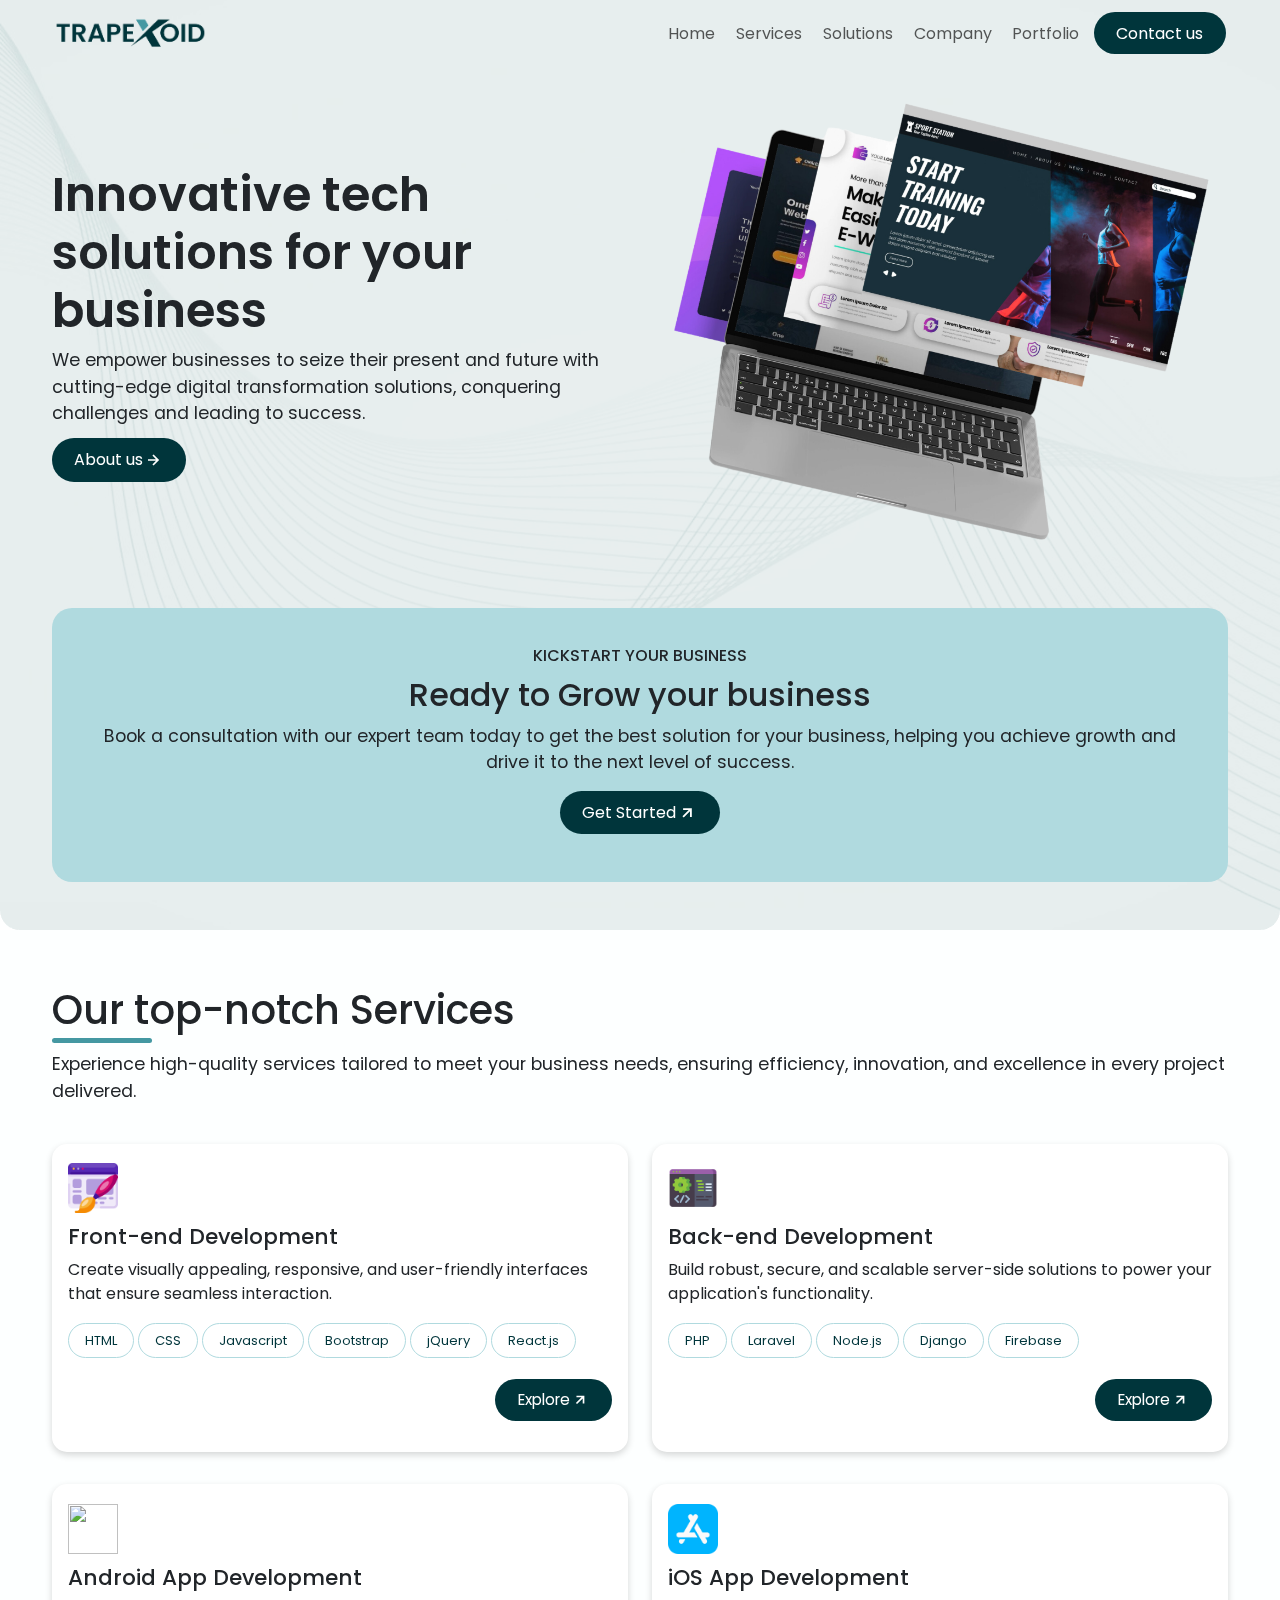
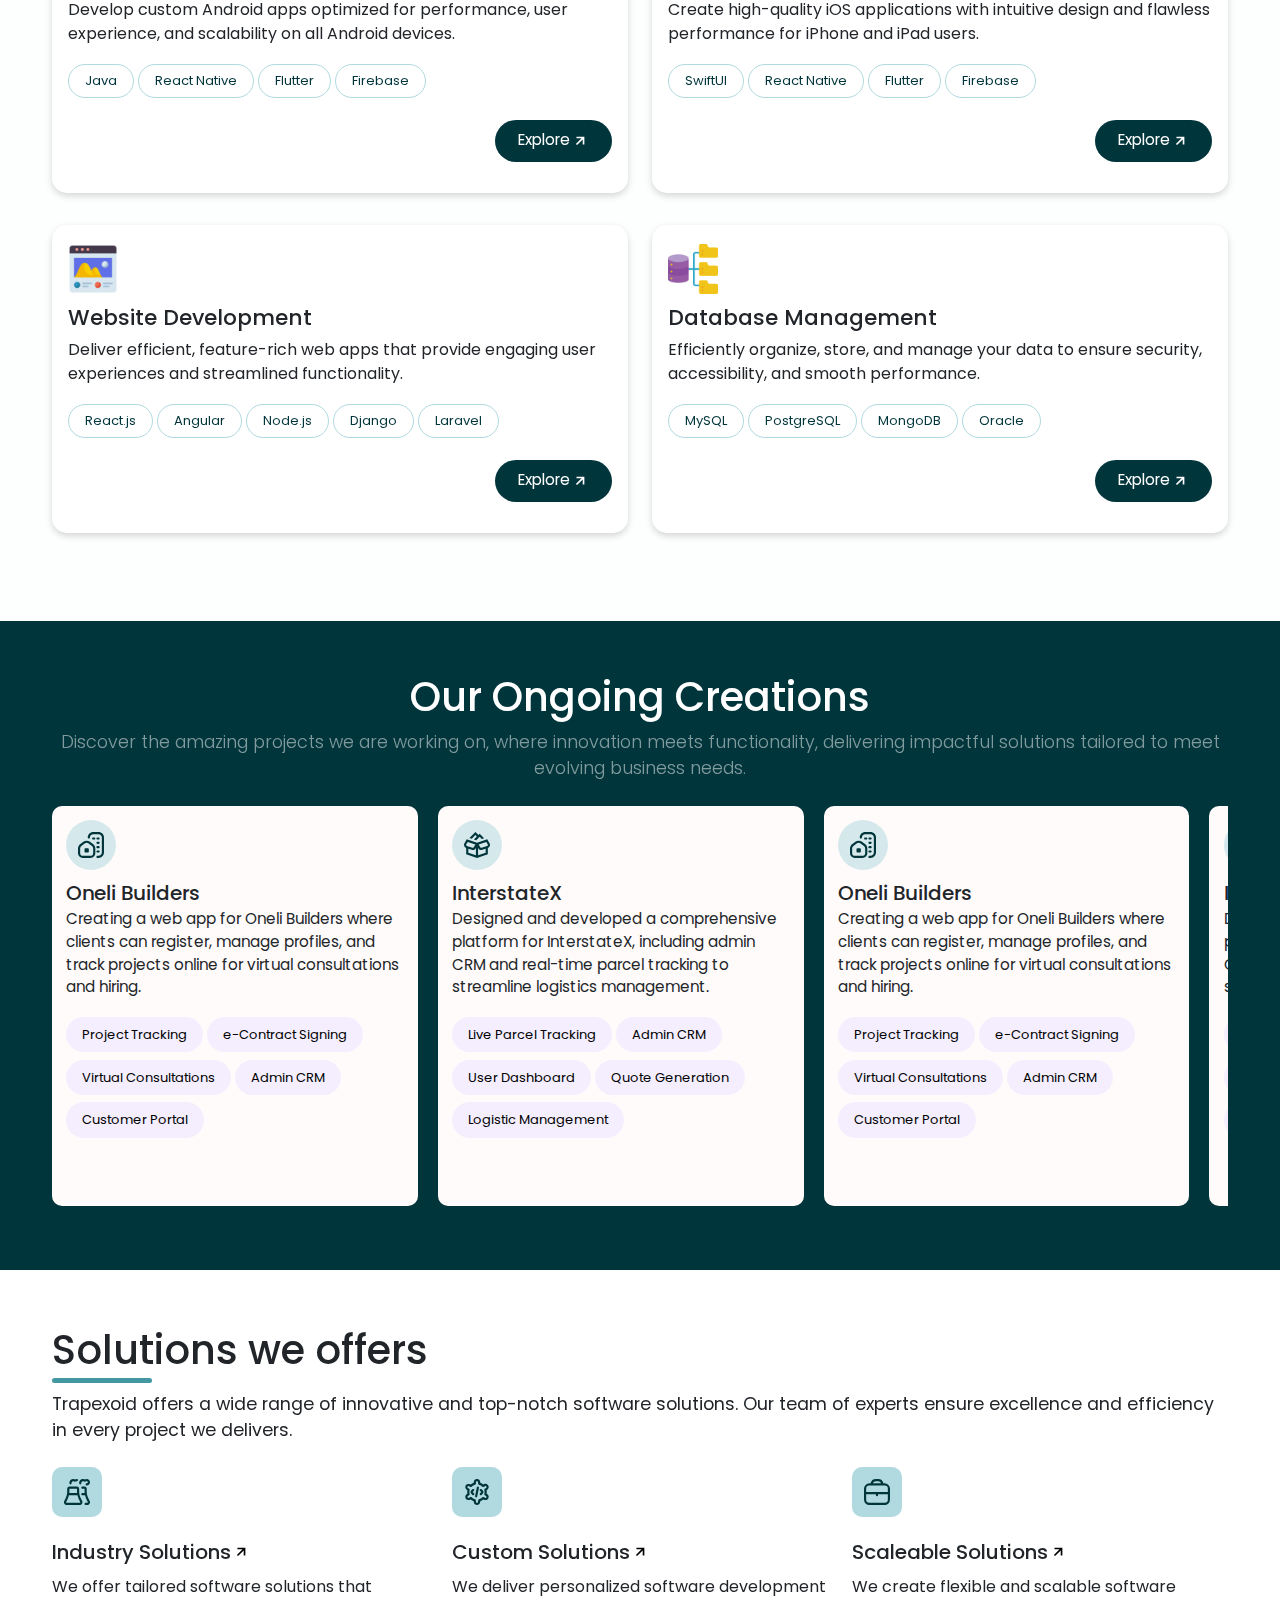
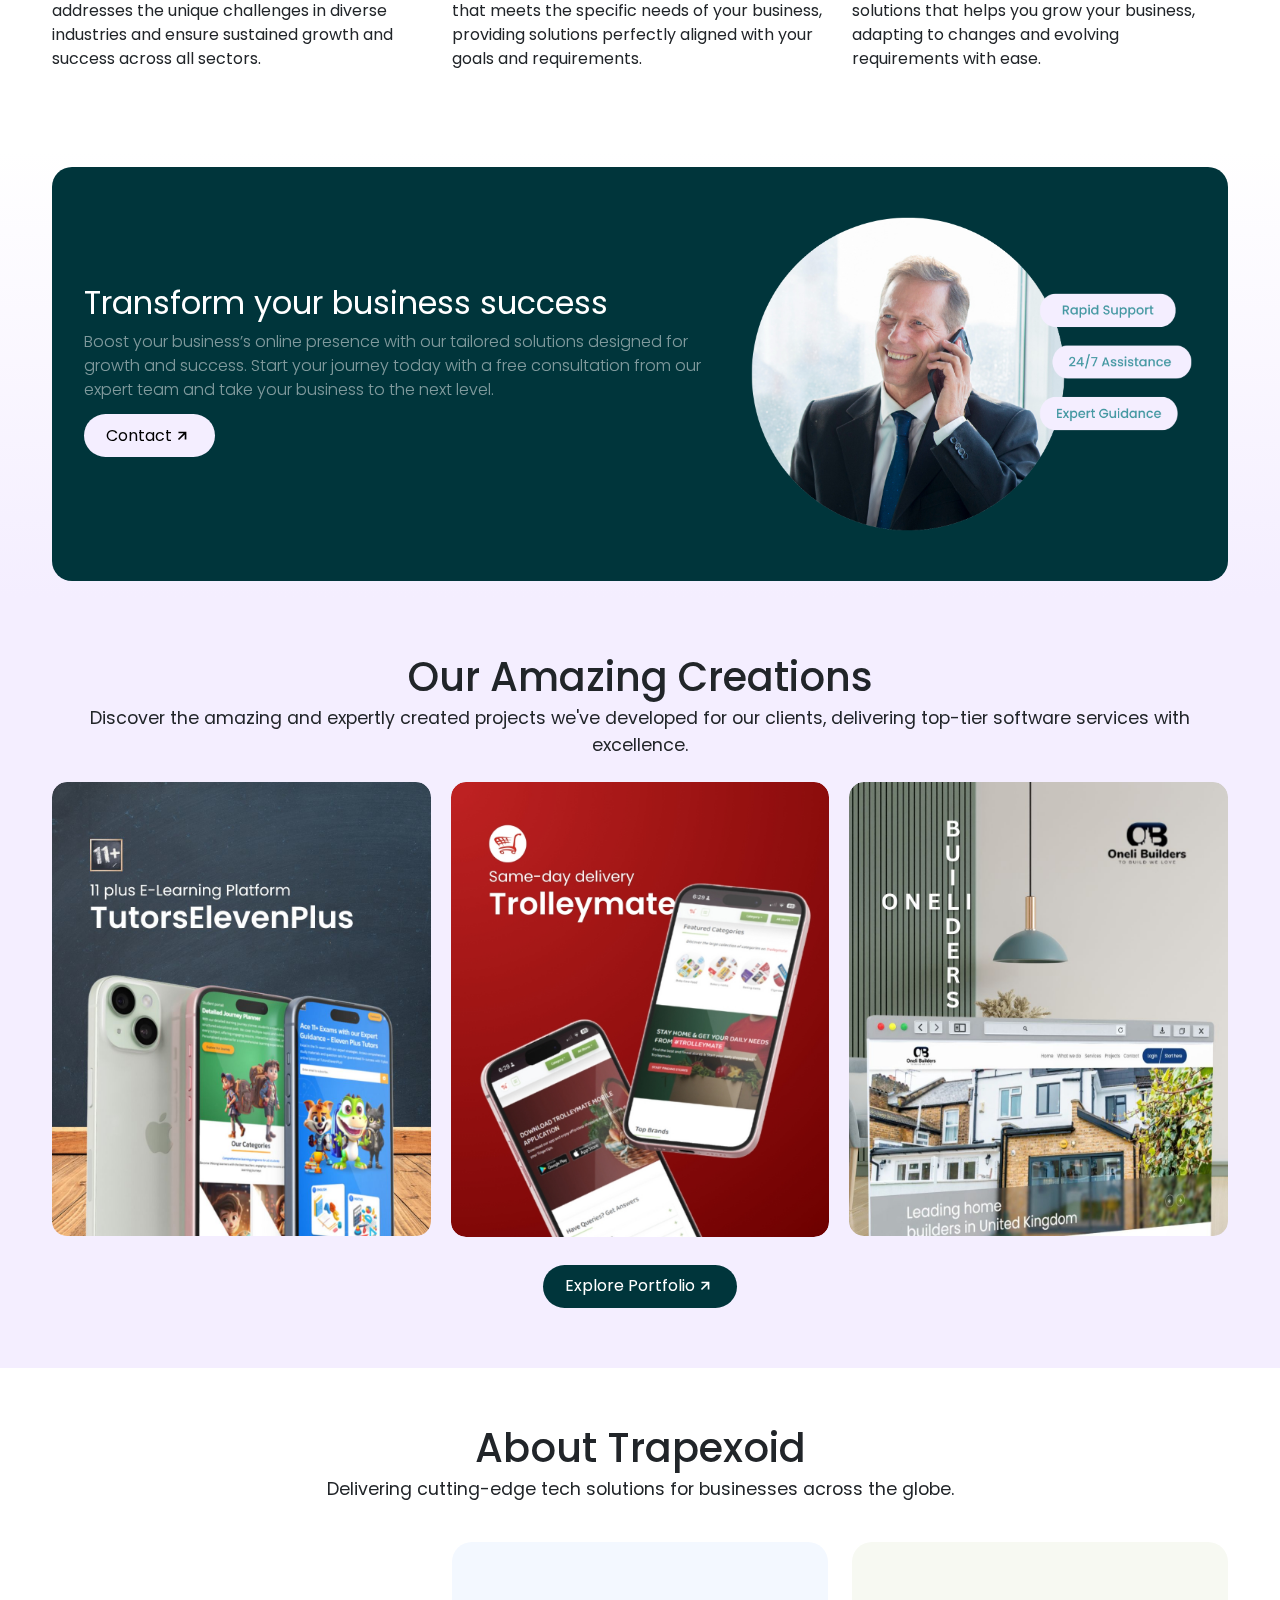
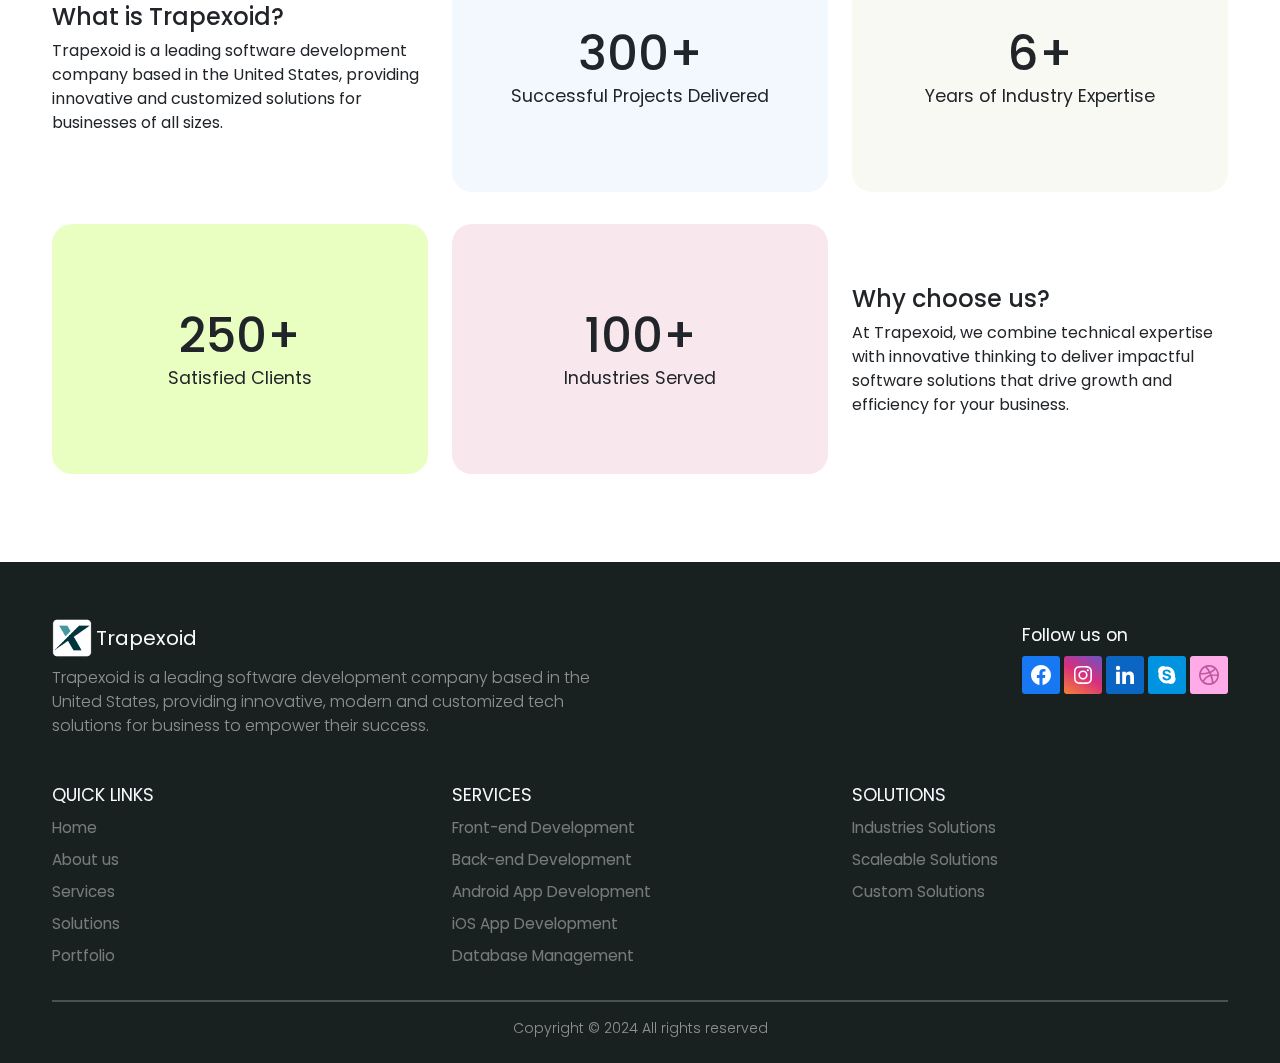
==== commit 9746413c: "service page created" ====
--- a/html/index.html
+++ b/html/index.html
@@ -13,85 +13,6 @@
         <link rel="stylesheet" href="https://cdn.jsdelivr.net/npm/swiper@11/swiper-bundle.min.css" />
 
     </head>
-    <style>
-        .aboutCard {
-            height: 250px;
-            width: auto;
-            border-radius: 20px;
-            display: flex;
-            align-items: center;
-            justify-content: center;
-        }
-    
-        .card1 {
-            background: #F3F8FF;
-        }
-    
-        .card2 {
-            background: #F7F9F2;
-        }
-    
-        .card3 {
-            background: #E9FFC2;
-        }
-    
-        .card4 {
-            background: #F8E8EE;
-        }
-
-        /* footer  */
-        footer {
-            background: var(--footer_black);
-        }
-
-        .footer_white {
-            color: #f8f9fc;
-        }
-
-        .socialLinkItem {
-            height: 38px;
-            width: 38px;
-            border-radius: 3px;
-            background: red;
-            display: flex;
-            align-items: center;
-            justify-content: center;
-            fill: #fff;
-        }
-
-        .fb_icon {
-            background: var(--facebook);
-        }
-
-        .ig_icon {
-            background: var(--instagram);
-        }
-
-        .ln_icon {
-            background: var(--linkedin);
-        }
-
-        .skype_icon {
-            background: var(--skype);
-        }
-
-        .dribble_icon {
-            background: var(--dribbble);
-            fill: var(--dribbble_fill);
-        }
-
-        .footer_links {
-            font-size: 0.95rem;
-            color: #ffffff67;
-            font-weight: light;
-            transition: var(--ease_transition);
-            text-decoration: none;
-        }
-
-        .footer_links:hover {
-            color: #f8f9fc;
-        }
-    </style>
     <body>
 
         <div id="mainWrapper">
@@ -102,22 +23,22 @@
                     </a>
                     <ul class="navbar-nav ms-auto mb-2 mb-lg-0 d-lg-flex d-none align-items-center">
                         <li class="nav-item navbar_item">
-                            <a class="nav-link" href="#">Home</a>
+                            <a class="nav-link" href="index.html">Home</a>
                         </li>
                         <li class="nav-item navbar_item">
-                            <a class="nav-link" href="#">Services</a>
+                            <a class="nav-link" href="services.html">Services</a>
                         </li>
                         <li class="nav-item navbar_item">
-                            <a class="nav-link" href="#">Solutions</a>
+                            <a class="nav-link" href="solution.html">Solutions</a>
                         </li>
                         <li class="nav-item navbar_item">
-                            <a class="nav-link" href="#">Company</a>
+                            <a class="nav-link" href="about.html">Company</a>
                         </li>
                         <li class="nav-item navbar_item">
-                            <a class="nav-link" href="#">Portfolio</a>
+                            <a class="nav-link" href="portfolio.html">Portfolio</a>
                         </li>
                         <li class="nav-item navbar_item ms-1">
-                            <a class="btn_teal rounded-pill" href="#">Contact us</a>
+                            <a class="btn_teal rounded-pill" href="contact.html">Contact us</a>
                         </li>
                     </ul>
                     <button class="btn_gray bg-transparent border-0 d-lg-none d-block">
@@ -540,7 +461,7 @@
                             <img src="../assets/img/trolleymate.jpg" alt="">
                         </a>
                         <a href="#" class="workCard my-2">
-                            <img src="../assets/img/TutorsElevenPlus.jpg" alt="">
+                            <img src="../assets/img/oneli_builders.jpg" alt="">
                         </a>
                     </div>
                     <div class="text-center my-2">
@@ -559,7 +480,7 @@
                         <p class="my-1 fs_5">Delivering cutting-edge tech solutions for businesses across the globe.</p>
                         <div class="row my-4 align-items-center">
                             <div class="col-lg-4 col-md-6 col-sm-6 col-12 my-3">
-                                <div class="text-start">
+                                <div class="text-start p-lg-0 p-3">
                                     <p class="fs-4 fw-medium my-1">What is Trapexoid?</p>
                                     <p class="my-1">Trapexoid is a leading software development company based in the United States, providing innovative and customized solutions for businesses of all sizes.</p>
                                 </div>
@@ -597,7 +518,7 @@
                                 </div>
                             </div>
                             <div class="col-lg-4 col-md-6 col-sm-6 col-12 my-3">
-                                <div class="text-start">
+                                <div class="text-start p-lg-0 p-3">
                                     <p class="fs-4 fw-medium my-1">Why choose us?</p>
                                     <p class="my-1">At Trapexoid, we combine technical expertise with innovative thinking to deliver impactful software solutions that drive growth and efficiency for your business.</p>
                                 </div>
--- a/assets/css/all.css
+++ b/assets/css/all.css
@@ -23,7 +23,7 @@
     --black: #000;
     --footer_black: #192020;
     --facebook: #1877f2;
-    --instagram: linear-gradient(30deg,#f38334,#da2e7d 50%,#6b54c6);
+    --instagram: linear-gradient(30deg, #f38334, #da2e7d 50%, #6b54c6);
     --linkedin: #0a66c2;
     --dribbble: #ffabe7;
     --dribbble_fill: #bc569f;
@@ -89,8 +89,6 @@
     transform: rotate(0);
 }
 
-
-
 /* navbar  */
 #navbar {
     position: fixed;
@@ -115,4 +113,58 @@
         border-radius: 0;
         margin: 0;
     }
+}
+
+/* footer  */
+/* footer  */
+footer {
+    background: var(--footer_black);
+}
+
+.footer_white {
+    color: #f8f9fc;
+}
+
+.socialLinkItem {
+    height: 38px;
+    width: 38px;
+    border-radius: 3px;
+    background: red;
+    display: flex;
+    align-items: center;
+    justify-content: center;
+    fill: #fff;
+}
+
+.fb_icon {
+    background: var(--facebook);
+}
+
+.ig_icon {
+    background: var(--instagram);
+}
+
+.ln_icon {
+    background: var(--linkedin);
+}
+
+.skype_icon {
+    background: var(--skype);
+}
+
+.dribble_icon {
+    background: var(--dribbble);
+    fill: var(--dribbble_fill);
+}
+
+.footer_links {
+    font-size: 0.95rem;
+    color: #ffffff67;
+    font-weight: light;
+    transition: var(--ease_transition);
+    text-decoration: none;
+}
+
+.footer_links:hover {
+    color: #f8f9fc;
 }--- a/assets/css/style.css
+++ b/assets/css/style.css
@@ -168,4 +168,30 @@
     width: 100%;
     position: relative;
     z-index: 3;
+}
+
+/* about  */
+.aboutCard {
+    height: 250px;
+    width: auto;
+    border-radius: 20px;
+    display: flex;
+    align-items: center;
+    justify-content: center;
+}
+
+.card1 {
+    background: #F3F8FF;
+}
+
+.card2 {
+    background: #F7F9F2;
+}
+
+.card3 {
+    background: #E9FFC2;
+}
+
+.card4 {
+    background: #F8E8EE;
 }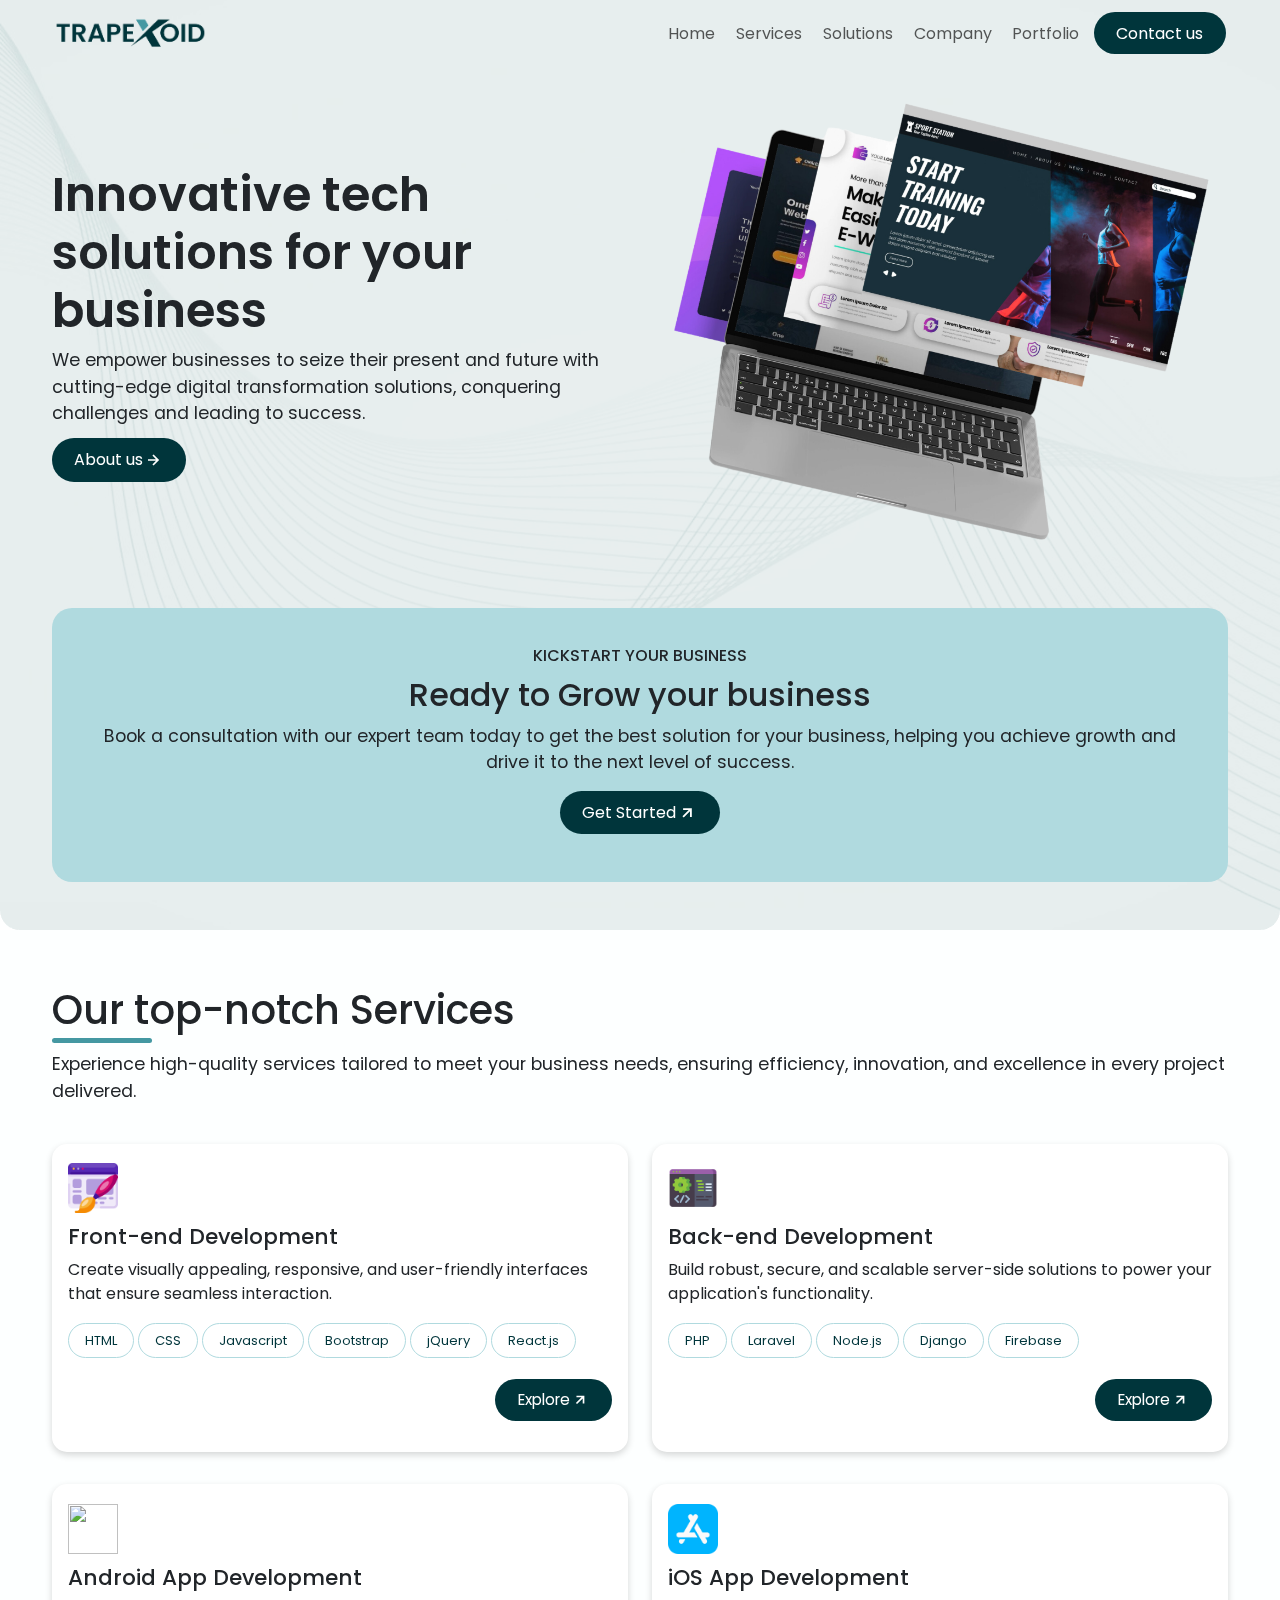
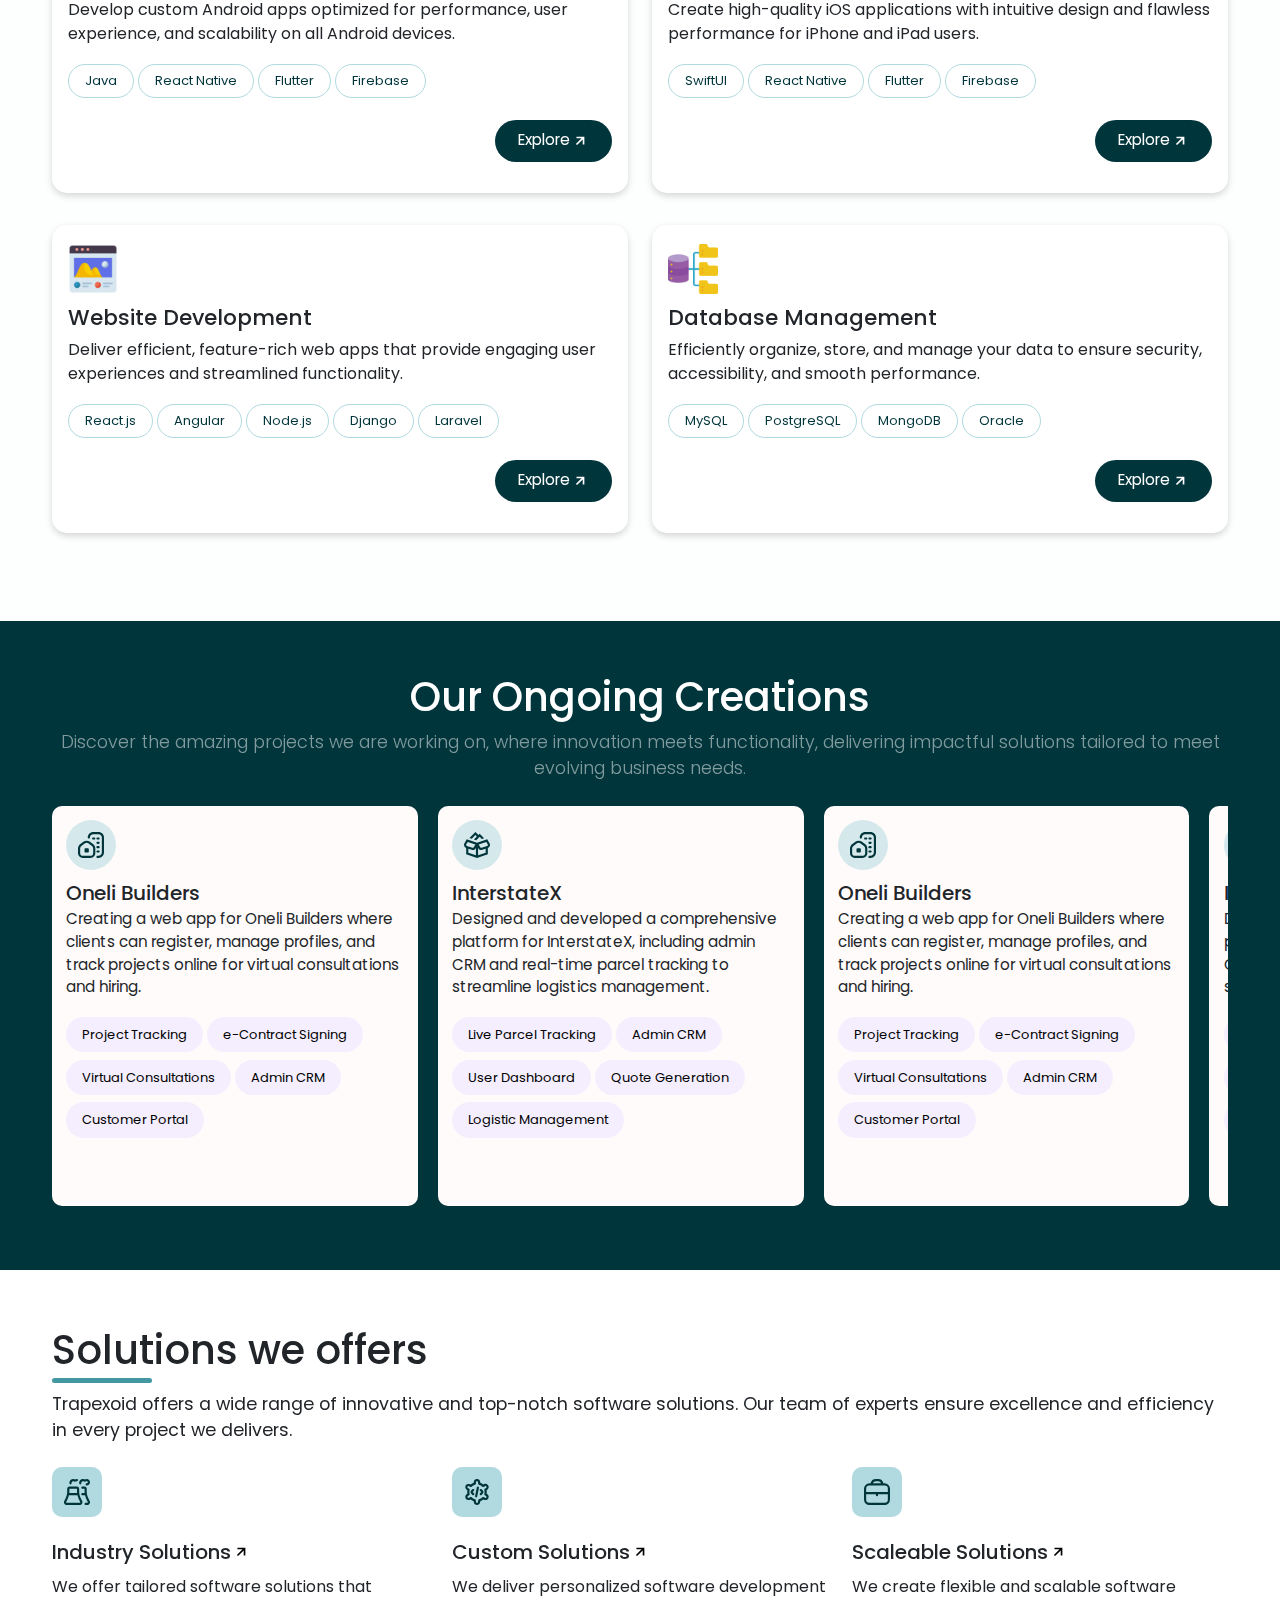
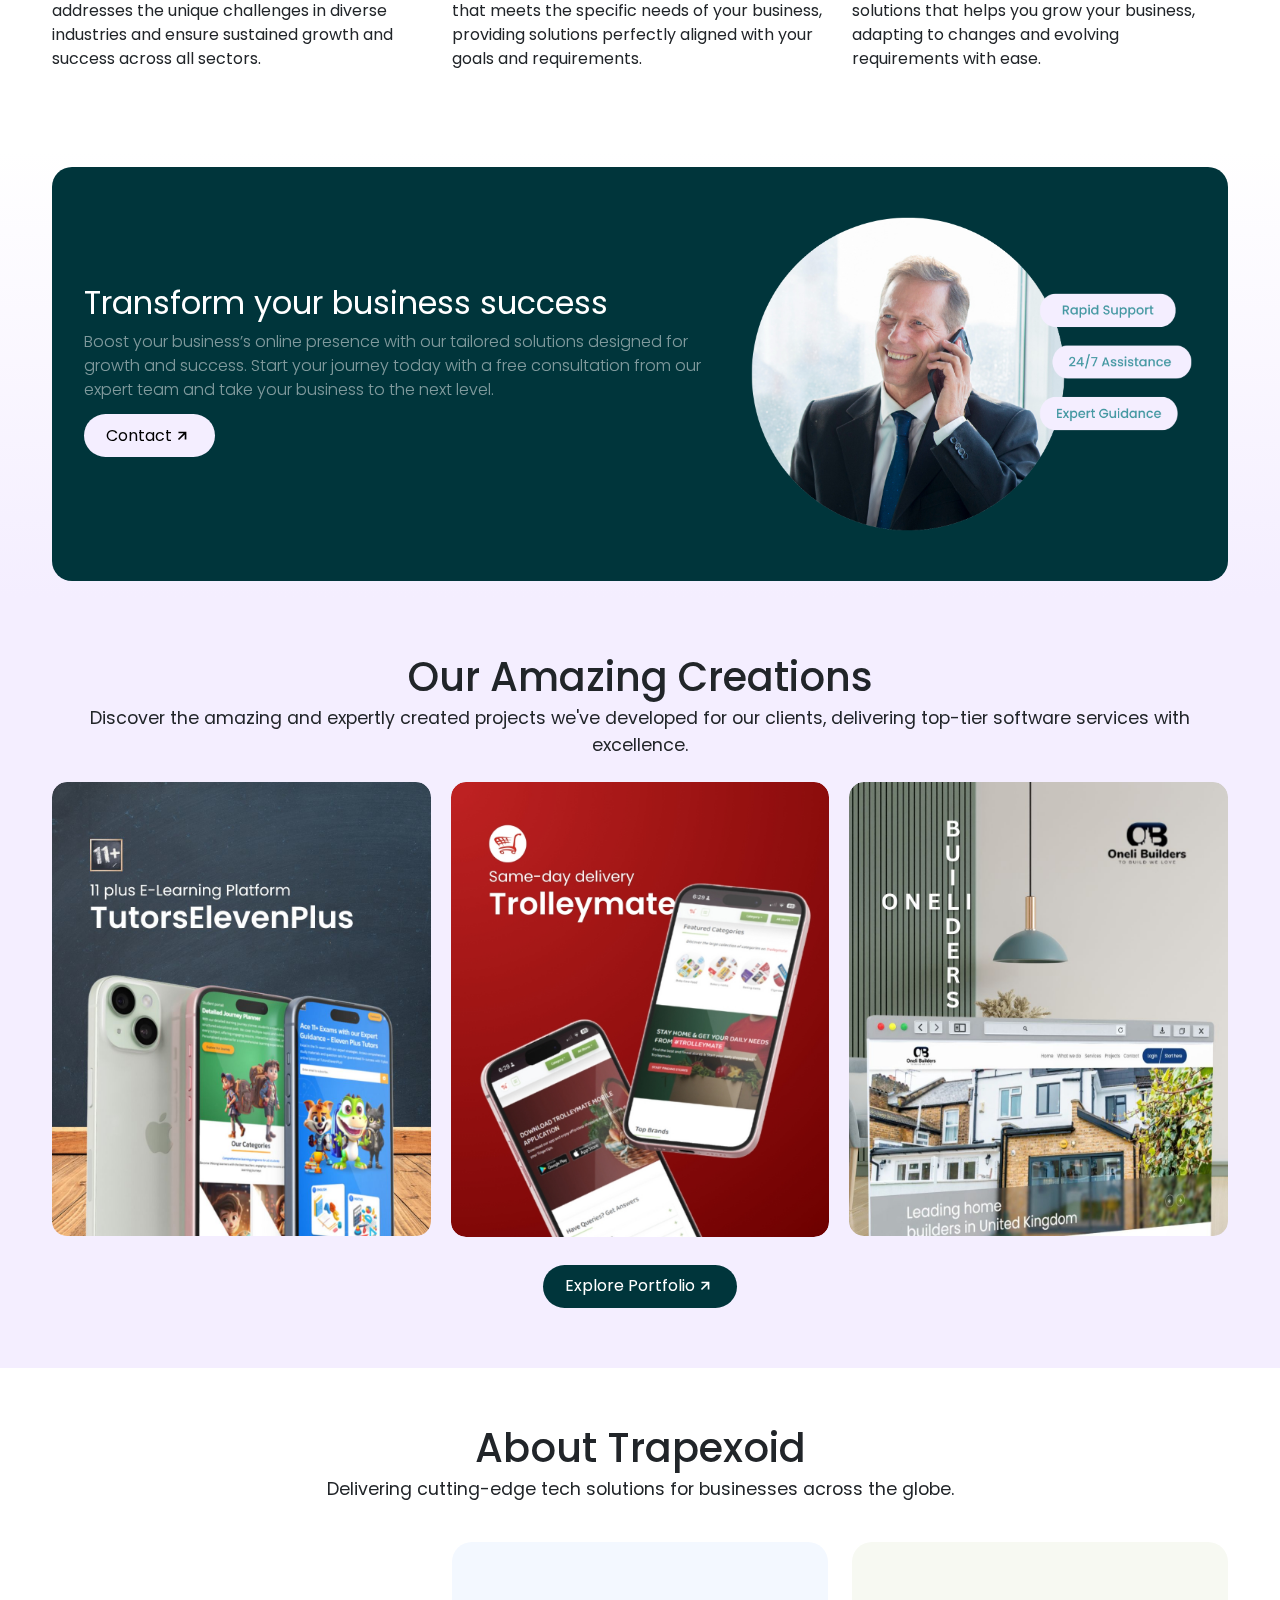
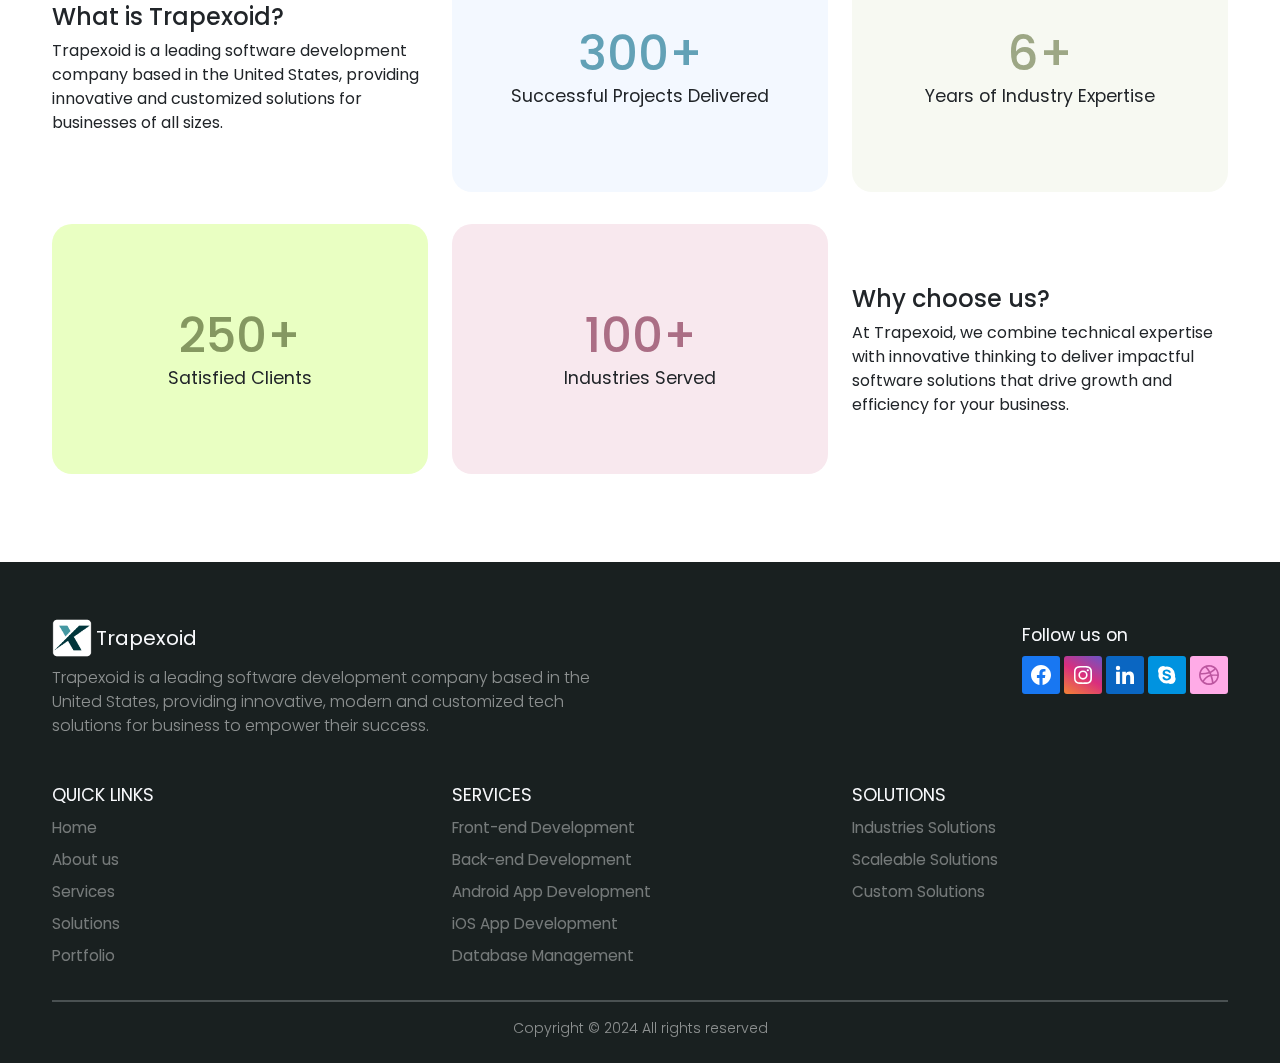
==== commit e12e89a2: "Add team section and change header style" ====
--- a/html/index.html
+++ b/html/index.html
@@ -488,7 +488,7 @@
                             <div class="col-lg-4 col-md-6 col-sm-6 col-12 my-3">
                                 <div class="aboutCard card1">
                                     <div>
-                                        <p class="display-5 fw-medium my-0">300+</p>
+                                        <p class="aboutCardText display-5 fw-medium my-0">300+</p>
                                         <p class="my-0 fs_5">Successful Projects Delivered</p>
                                     </div>
                                 </div>
@@ -496,7 +496,7 @@
                             <div class="col-lg-4 col-md-6 col-sm-6 col-12 my-3">
                                 <div class="aboutCard card2">
                                     <div>
-                                        <p class="display-5 fw-medium my-0">6+</p>
+                                        <p class="aboutCardText display-5 fw-medium my-0">6+</p>
                                         <p class="my-0 fs_5">Years of Industry Expertise</p>
                                     </div>
                                 </div>
@@ -504,7 +504,7 @@
                             <div class="col-lg-4 col-md-6 col-sm-6 col-12 my-3">
                                 <div class="aboutCard card3">
                                     <div>
-                                        <p class="display-5 fw-medium my-0">250+</p>
+                                        <p class="aboutCardText display-5 fw-medium my-0">250+</p>
                                         <p class="my-0 fs_5">Satisfied Clients</p>
                                     </div>
                                 </div>
@@ -512,7 +512,7 @@
                             <div class="col-lg-4 col-md-6 col-sm-6 col-12 my-3">
                                 <div class="aboutCard card4">
                                     <div>
-                                        <p class="display-5 fw-medium my-0">100+</p>
+                                        <p class="aboutCardText display-5 fw-medium my-0">100+</p>
                                         <p class="my-0 fs_5">Industries Served</p>
                                     </div>
                                 </div>
--- a/assets/css/all.css
+++ b/assets/css/all.css
@@ -167,4 +167,21 @@
 
 .footer_links:hover {
     color: #f8f9fc;
+}
+
+/* about   */
+.card1 .aboutCardText {
+    color: #62a1b6;
+}
+
+.card2 .aboutCardText {
+    color: #9da785;
+}
+
+.card3 .aboutCardText {
+    color: #859861;
+}
+
+.card4 .aboutCardText {
+    color: #ab6e85;
 }--- a/assets/css/style.css
+++ b/assets/css/style.css
@@ -100,6 +100,8 @@
     color: black;
 }
 
+/* solutions  */
+
 .solutionsIcon {
     height: 50px;
     width: 50px;
